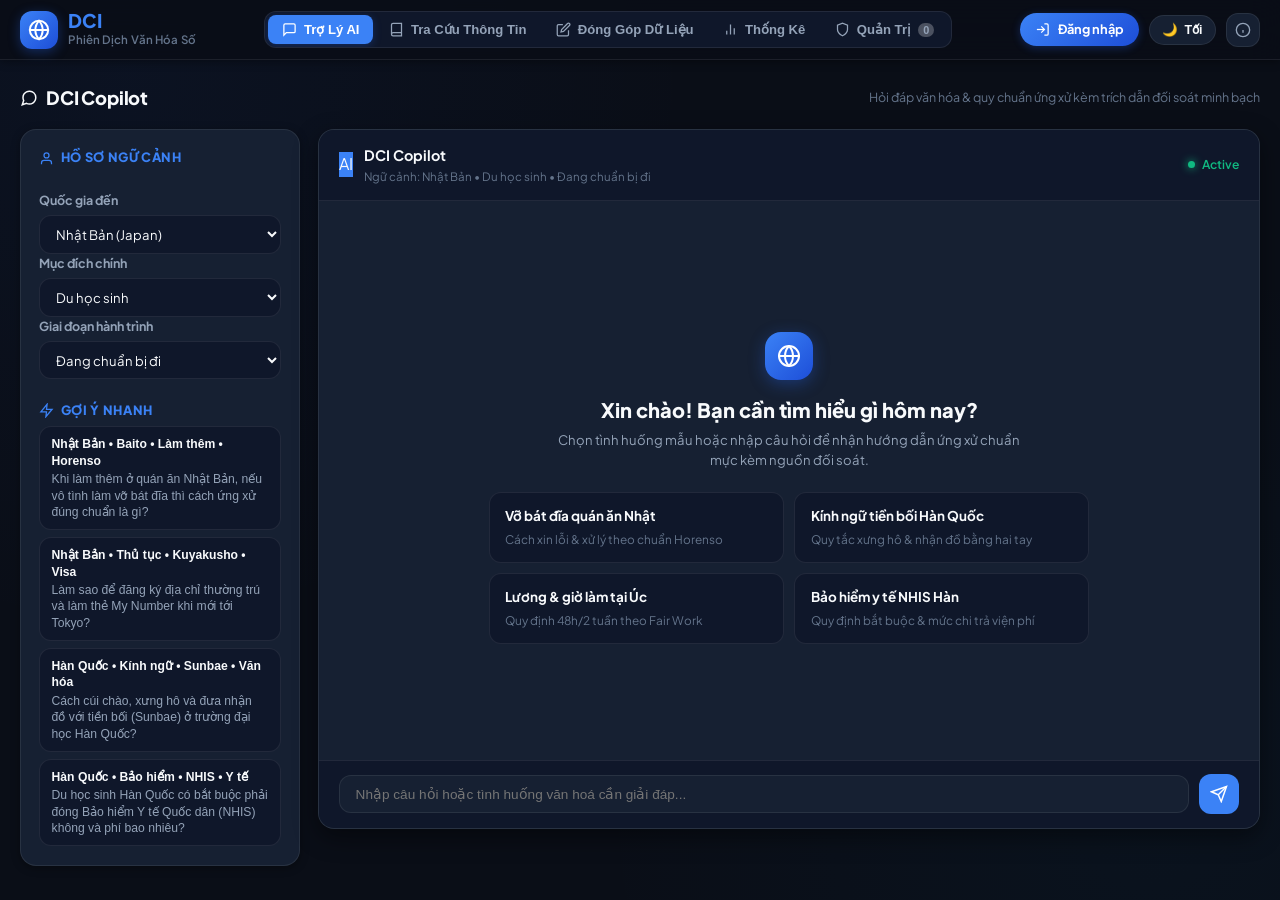
==== src/ui/index.html @ 34ef54b0 "feat: add initial project structure, backend API routers, and frontend UI components" ====
<!DOCTYPE html>
<html lang="vi" data-theme="dark">
<head>
  <meta charset="UTF-8">
  <meta name="viewport" content="width=device-width, initial-scale=1.0">
  <title>DCI - Digital Cultural Interpreter (Phiên Dịch Văn Hoá Số)</title>
  <meta name="description" content="Hệ thống hỗ trợ thích nghi văn hoá và hội nhập cho cộng đồng người Việt tại Nhật Bản, Hàn Quốc, Australia dựa trên RAG AI và dữ liệu kiểm chứng.">
  <link rel="stylesheet" href="styles.css">
  <link rel="icon" href="data:image/svg+xml,<svg xmlns='http://www.w3.org/2000/svg' viewBox='0 0 24 24' fill='none' stroke='%232563eb' stroke-width='2.2' stroke-linecap='round' stroke-linejoin='round'><circle cx='12' cy='12' r='10'/><path d='M12 2a14.5 14.5 0 0 0 0 20 14.5 14.5 0 0 0 0-20'/><path d='M2 12h20'/></svg>">
</head>
<body>

  <!-- ==================== HEADER & GLOBAL NAVBAR ==================== -->
  <header class="header">
    <div class="header-container">
      <a href="#" class="brand-section" onclick="switchView('chat')">
        <div class="brand-logo-badge" title="DCI - Digital Cultural Interpreter">
          <svg width="22" height="22" viewBox="0 0 24 24" fill="none" stroke="currentColor" stroke-width="2.2" stroke-linecap="round" stroke-linejoin="round">
            <circle cx="12" cy="12" r="10"/>
            <path d="M12 2a14.5 14.5 0 0 0 0 20 14.5 14.5 0 0 0 0-20"/>
            <path d="M2 12h20"/>
          </svg>
        </div>
        <div class="brand-text">
          <span class="brand-title">DCI</span>
          <span class="brand-subtitle">Phiên dịch văn hóa số</span>
        </div>
      </a>

      <!-- Navigation Tabs -->
      <nav class="nav-tabs" role="tablist">
        <button class="nav-tab-btn active" id="tab-btn-chat" onclick="switchView('chat')">
          <svg width="15" height="15" fill="none" stroke="currentColor" stroke-width="2" viewBox="0 0 24 24"><path d="M21 15a2 2 0 0 1-2 2H7l-4 4V5a2 2 0 0 1 2-2h14a2 2 0 0 1 2 2z"/></svg>
          Trợ Lý AI
        </button>
        <button class="nav-tab-btn" id="tab-btn-explorer" onclick="switchView('explorer')">
          <svg width="15" height="15" fill="none" stroke="currentColor" stroke-width="2" viewBox="0 0 24 24"><path d="M4 19.5A2.5 2.5 0 0 1 6.5 17H20"/><path d="M6.5 2H20v20H6.5A2.5 2.5 0 0 1 4 19.5v-15A2.5 2.5 0 0 1 6.5 2z"/></svg>
          Tra Cứu Thông Tin
        </button>
        <button class="nav-tab-btn" id="tab-btn-survey" onclick="switchView('survey')">
          <svg width="15" height="15" fill="none" stroke="currentColor" stroke-width="2" viewBox="0 0 24 24"><path d="M11 4H4a2 2 0 0 0-2 2v14a2 2 0 0 0 2 2h14a2 2 0 0 0 2-2v-7"/><path d="M18.5 2.5a2.121 2.121 0 0 1 3 3L12 15l-4 1 1-4 9.5-9.5z"/></svg>
          Đóng Góp Dữ Liệu
        </button>
        <button class="nav-tab-btn" id="tab-btn-dashboard" onclick="switchView('dashboard')">
          <svg width="15" height="15" fill="none" stroke="currentColor" stroke-width="2" viewBox="0 0 24 24"><path d="M18 20V10M12 20V4M6 20v-6"/></svg>
          Thống Kê
        </button>
        <button class="nav-tab-btn" id="tab-btn-admin" onclick="switchView('admin')">
          <svg width="15" height="15" fill="none" stroke="currentColor" stroke-width="2" viewBox="0 0 24 24"><path d="M12 22s8-4 8-10V5l-8-3-8 3v7c0 6 8 10 8 10z"/></svg>
          Quản Trị <span class="badge-pill" id="pendingQueueCount">2</span>
        </button>
      </nav>

      <!-- Header Actions: Login / Profile, Theme Toggle & Info -->
      <div class="header-actions">
        <!-- Nút Đăng nhập (Hiển thị khi là Khách / Chưa đăng nhập) -->
        <a href="login.html" class="btn-login-nav" id="headerLoginBtn" title="Đăng nhập hoặc Đăng ký tài khoản">
          <svg width="15" height="15" fill="none" stroke="currentColor" stroke-width="2" viewBox="0 0 24 24"><path d="M15 3h4a2 2 0 0 1 2 2v14a2 2 0 0 1-2 2h-4"/><polyline points="10 17 15 12 10 7"/><line x1="15" y1="12" x2="3" y2="12"/></svg>
          <span>Đăng nhập</span>
        </a>

        <!-- Nút Profile (Hiển thị khi Đã đăng nhập) -->
        <button class="profile-nav-btn" id="headerProfileBtn" onclick="openProfileModal()" style="display: none;" title="Xem hồ sơ người dùng">
          <div class="user-avatar-mini" id="headerAvatarText">U</div>
          <span class="user-name-text" id="headerUserName">Người dùng</span>
          <span class="user-role-badge" id="headerUserRoleBadge">Thành viên</span>
        </button>

        <button class="theme-toggle-btn" id="themeToggleBtn" onclick="toggleTheme()" title="Chuyển chế độ Giao diện Sáng / Tối">
          <span id="themeToggleIcon">🌙</span>
          <span id="themeToggleText">Tối</span>
        </button>

        <button class="btn-icon" onclick="openInfoModal()" title="Thông tin Đề án DCI">
          <svg width="16" height="16" fill="none" stroke="currentColor" stroke-width="2" viewBox="0 0 24 24"><circle cx="12" cy="12" r="10"/><line x1="12" y1="16" x2="12" y2="12"/><line x1="12" y1="8" x2="12.01" y2="8"/></svg>
        </button>
      </div>
    </div>
  </header>

  <!-- ==================== MAIN CONTENT AREA ==================== -->
  <main class="app-main">

    <!-- ==============================================================
         VIEW 1: RAG CHATBOT ASSISTANT (TRỢ LÝ DCI COPILOT)
         ============================================================== -->
    <section id="view-chat" class="view-section active">
      <div class="page-header-compact">
        <div class="page-header-title">
          <svg width="18" height="18" fill="none" stroke="currentColor" stroke-width="2" viewBox="0 0 24 24"><path d="M21 11.5a8.38 8.38 0 0 1-.9 3.8 8.5 8.5 0 0 1-7.6 4.7 8.38 8.38 0 0 1-3.8-.9L3 21l1.9-5.7a8.38 8.38 0 0 1-.9-3.8 8.5 8.5 0 0 1 4.7-7.6 8.38 8.38 0 0 1 3.8-.9h.5a8.48 8.48 0 0 1 8 8v.5z"/></svg>
          <span>DCI Copilot</span>
        </div>
        <div class="page-header-sub">Hỏi đáp văn hóa & quy chuẩn ứng xử kèm trích dẫn đối soát minh bạch</div>
      </div>

      <div class="chat-layout">
        <!-- Left: Profile & Context Selector -->
        <aside class="chat-sidebar">
          <div class="sidebar-card-title">
            <svg width="15" height="15" fill="none" stroke="currentColor" stroke-width="2" viewBox="0 0 24 24"><path d="M20 21v-2a4 4 0 0 0-4-4H8a4 4 0 0 0-4 4v2"/><circle cx="12" cy="7" r="4"/></svg>
            Hồ Sơ Ngữ Cảnh
          </div>

          <div class="profile-selector-group">
            <div class="form-field">
              <label for="chatUserCountry">Quốc gia đến</label>
              <select id="chatUserCountry" class="custom-select" onchange="updateUserContext()">
                <option value="JP" selected>Nhật Bản (Japan)</option>
                <option value="KR">Hàn Quốc (South Korea)</option>
                <option value="AU">Australia</option>
              </select>
            </div>

            <div class="form-field">
              <label for="chatUserPurpose">Mục đích chính</label>
              <select id="chatUserPurpose" class="custom-select" onchange="updateUserContext()">
                <option value="DU_HOC" selected>Du học sinh</option>
                <option value="LAO_DONG">Lao động kỹ năng</option>
                <option value="DINH_CU">Định cư / Gia đình</option>
              </select>
            </div>

            <div class="form-field">
              <label for="chatUserStage">Giai đoạn hành trình</label>
              <select id="chatUserStage" class="custom-select" onchange="updateUserContext()">
                <option value="PREPARING" selected>Đang chuẩn bị đi</option>
                <option value="RECENT_ARRIVED">Mới đến (&lt; 6 tháng)</option>
                <option value="LIVING">Đang sinh sống (&gt; 1 năm)</option>
              </select>
            </div>
          </div>

          <!-- Suggested Prompt Chips -->
          <div>
            <div class="sidebar-card-title" style="margin-top: 0.25rem;">
              <svg width="15" height="15" fill="none" stroke="currentColor" stroke-width="2" viewBox="0 0 24 24"><polygon points="13 2 3 14 12 14 11 22 21 10 12 10 13 2"/></svg>
              Gợi Ý Nhanh
            </div>
            <div class="prompt-suggestions-box" id="samplePromptContainer">
              <!-- Rendered via JS -->
            </div>
          </div>
        </aside>

        <!-- Right: Chat Window -->
        <div class="chat-window">
          <div class="chat-window-header">
            <div style="display: flex; align-items: center; gap: 0.65rem;">
              <div class="user-avatar-circle" style="background: var(--accent-primary);">AI</div>
              <div>
                <strong style="font-size: 0.9rem; color: var(--text-primary);">DCI Copilot</strong>
                <div style="font-size: 0.72rem; color: var(--text-muted);" id="chatContextActiveLabel">
                  Ngữ cảnh: Nhật Bản • Du học sinh • Đang chuẩn bị đi
                </div>
              </div>
            </div>
            <div class="rag-status-indicator">
              <span class="status-dot-pulse"></span>
              <span id="ragPipelineStatus">Active</span>
            </div>
          </div>

          <!-- Messages Container -->
          <div class="chat-messages" id="chatMessages">
            <!-- Friendly Welcome Hero with 4 Starter Cards -->
            <div class="chat-welcome-container" id="chatWelcomeHero">
              <div class="welcome-logo-badge">
                <svg width="24" height="24" viewBox="0 0 24 24" fill="none" stroke="currentColor" stroke-width="2" stroke-linecap="round" stroke-linejoin="round">
                  <circle cx="12" cy="12" r="10"/>
                  <path d="M12 2a14.5 14.5 0 0 0 0 20 14.5 14.5 0 0 0 0-20"/>
                  <path d="M2 12h20"/>
                </svg>
              </div>
              <h3 class="welcome-title">Xin chào! Bạn cần tìm hiểu gì hôm nay?</h3>
              <p class="welcome-subtitle">Chọn tình huống mẫu hoặc nhập câu hỏi để nhận hướng dẫn ứng xử chuẩn mực kèm nguồn đối soát.</p>
              
              <div class="starter-cards-grid">
                <div class="starter-card" onclick="handlePromptClick('Khi làm thêm ở quán ăn Nhật Bản, nếu vô tình làm vỡ bát đĩa thì cách ứng xử đúng chuẩn là gì?')">
                  <div class="starter-card-title">Vỡ bát đĩa quán ăn Nhật</div>
                  <div class="starter-card-desc">Cách xin lỗi & xử lý theo chuẩn Horenso</div>
                </div>
                <div class="starter-card" onclick="handlePromptClick('Cách cúi chào, xưng hô và đưa nhận đồ với tiền bối (Sunbae) ở trường đại học Hàn Quốc?')">
                  <div class="starter-card-title">Kính ngữ tiền bối Hàn Quốc</div>
                  <div class="starter-card-desc">Quy tắc xưng hô & nhận đồ bằng hai tay</div>
                </div>
                <div class="starter-card" onclick="handlePromptClick('Du học sinh Úc được làm thêm bao nhiêu tiếng mỗi tuần và mức lương tối thiểu Fair Work là bao nhiêu?')">
                  <div class="starter-card-title">Lương & giờ làm tại Úc</div>
                  <div class="starter-card-desc">Quy định 48h/2 tuần theo Fair Work</div>
                </div>
                <div class="starter-card" onclick="handlePromptClick('Du học sinh Hàn Quốc có bắt buộc phải đóng Bảo hiểm Y tế Quốc dân (NHIS) không và phí bao nhiêu?')">
                  <div class="starter-card-title">Bảo hiểm y tế NHIS Hàn</div>
                  <div class="starter-card-desc">Quy định bắt buộc & mức chi trả viện phí</div>
                </div>
              </div>
            </div>
          </div>

          <!-- Input Box -->
          <div class="chat-input-bar">
            <div class="chat-input-box">
              <input type="text" id="chatInput" placeholder="Nhập câu hỏi hoặc tình huống văn hoá cần giải đáp..." onkeydown="handleChatKeyDown(event)">
            </div>
            <button class="btn-send" onclick="sendUserMessage()" title="Gửi câu hỏi" aria-label="Gửi câu hỏi">
              <svg width="18" height="18" fill="none" stroke="currentColor" stroke-width="2" viewBox="0 0 24 24"><line x1="22" y1="2" x2="11" y2="13"/><polygon points="22 2 15 22 11 13 2 9 22 2"/></svg>
            </button>
          </div>
        </div>
      </div>
    </section>

    <!-- ==============================================================
         VIEW 2: EVIDENCE HUB (TRA CỨU THÔNG TIN)
         ============================================================== -->
    <section id="view-explorer" class="view-section">
      <div class="page-header-compact">
        <div class="page-header-title">
          <svg width="18" height="18" fill="none" stroke="currentColor" stroke-width="2" viewBox="0 0 24 24"><rect x="3" y="3" width="18" height="18" rx="2" ry="2"/><line x1="3" y1="9" x2="21" y2="9"/><line x1="9" y1="21" x2="9" y2="9"/></svg>
          <span>Evidence Hub</span>
        </div>
        <div class="page-header-sub">Cơ sở tri thức và tình huống thực tế đã được chuẩn hóa</div>
      </div>

      <!-- Filters Bar -->
      <div class="explorer-filters-bar">
        <div class="filter-row-top">
          <div class="search-input-wrap">
            <svg class="search-icon" width="16" height="16" fill="none" stroke="currentColor" stroke-width="2" viewBox="0 0 24 24"><circle cx="11" cy="11" r="8"/><line x1="21" y1="21" x2="16.65" y2="16.65"/></svg>
            <input type="text" id="explorerSearchInput" placeholder="Tìm theo từ khóa (VD: vỡ bát, baito, kính ngữ, tipping, visa 500, NHIS...)" oninput="filterEvidenceCards()">
          </div>

          <div class="country-pill-selectors">
            <button class="filter-pill active" data-country="ALL" onclick="setCountryFilter('ALL')">Tất cả</button>
            <button class="filter-pill" data-country="JP" onclick="setCountryFilter('JP')">Nhật Bản</button>
            <button class="filter-pill" data-country="KR" onclick="setCountryFilter('KR')">Hàn Quốc</button>
            <button class="filter-pill" data-country="AU" onclick="setCountryFilter('AU')">Australia</button>
          </div>
        </div>

        <!-- Life Domains Pill Selector -->
        <div class="domain-filter-chips" id="domainFilterPills">
          <!-- Rendered by JS -->
        </div>
      </div>

      <!-- Evidence Cards Grid -->
      <div class="cards-grid" id="evidenceCardsGrid">
        <!-- Rendered by JS -->
      </div>
    </section>

    <!-- ==============================================================
         VIEW 3: COMMUNITY SURVEY & EXPERIENCE CONTRIBUTION
         ============================================================== -->
    <section id="view-survey" class="view-section">
      <div class="survey-wrapper">
        <div class="survey-header">
          <h3 style="font-size: 1.2rem; font-weight: 800; color: var(--text-primary); margin-bottom: 0.25rem;">Khảo Sát & Chia Sẻ Trải Nghiệm Văn Hoá</h3>
          <p style="color: var(--text-secondary); font-size: 0.82rem;">Đóng góp tình huống thực tế của bạn để hoàn thiện cơ sở tri thức hỗ trợ cộng đồng người Việt.</p>
          <div class="pii-notice-box">
            <svg width="16" height="16" fill="none" stroke="currentColor" stroke-width="2" viewBox="0 0 24 24"><path d="M12 22s8-4 8-10V5l-8-3-8 3v7c0 6 8 10 8 10z"/></svg>
            <span><strong>Cam kết bảo mật:</strong> Hệ thống đảm bảo các nguyên tắc về bảo mật dữ liệu cá nhân và tuân thủ các quy định về bảo vệ quyền riêng tư người dùng.</span>
          </div>
        </div>

        <form id="communitySurveyForm" onsubmit="handleSurveySubmit(event)">
          <!-- Section 1: Demographics -->
          <div class="survey-form-section">
            <h4>
              <span style="background: var(--accent-primary); color: #ffffff; width: 22px; height: 22px; border-radius: 50%; display: inline-flex; align-items: center; justify-content: center; font-size: 0.75rem;">1</span>
              Thông Tin Hành Trình
            </h4>
            <div class="form-grid-2">
              <div class="form-field">
                <label for="surveyCountry">Quốc gia đến *</label>
                <select id="surveyCountry" class="custom-select" required>
                  <option value="JP">Nhật Bản (Japan)</option>
                  <option value="KR">Hàn Quốc (South Korea)</option>
                  <option value="AU">Australia</option>
                </select>
              </div>
              <div class="form-field">
                <label for="surveyPurpose">Mục đích chính *</label>
                <select id="surveyPurpose" class="custom-select" required>
                  <option value="DU_HOC">Du học (Ngôn ngữ / Đại học / Cao học)</option>
                  <option value="LAO_DONG">Lao động kỹ năng / Tokutei / Hợp đồng</option>
                  <option value="DINH_CU">Định cư / Gia đình / Nghiên cứu</option>
                </select>
              </div>
            </div>

            <div class="form-field" style="margin-top: 1rem;">
              <label for="surveyStage">Giai đoạn hành trình *</label>
              <select id="surveyStage" class="custom-select" required>
                <option value="PREPARING">Đang chuẩn bị đi và chưa từng sinh sống tại đó</option>
                <option value="RECENT_ARRIVED">Hiện đang sinh sống/học tập (&lt; 1 năm)</option>
                <option value="LIVING">Hiện đang sinh sống/học tập/làm việc (&gt; 1 năm)</option>
                <option value="RETURNED">Đã từng sinh sống/làm việc tại đó và hiện đã về VN</option>
              </select>
            </div>
          </div>

          <!-- Section 2: Preparation Level & Challenges -->
          <div class="survey-form-section">
            <h4>
              <span style="background: var(--accent-primary); color: #ffffff; width: 22px; height: 22px; border-radius: 50%; display: inline-flex; align-items: center; justify-content: center; font-size: 0.75rem;">2</span>
              Mức Độ Chuẩn Bị & Khó Khăn Đã Trải Nghiệm
            </h4>
            <div class="form-field">
              <label>Đánh giá mức độ chuẩn bị văn hóa trước khi khởi hành (1: Hoàn toàn chưa chuẩn bị - 5: Chuẩn bị rất kỹ lưỡng)</label>
              <div class="likert-scale" id="surveyPrepScale">
                <div class="likert-option" onclick="setLikert('prep', 1)">1 (Rất thấp)</div>
                <div class="likert-option" onclick="setLikert('prep', 2)">2 (Thấp)</div>
                <div class="likert-option selected" onclick="setLikert('prep', 3)">3 (Trung bình)</div>
                <div class="likert-option" onclick="setLikert('prep', 4)">4 (Khá)</div>
                <div class="likert-option" onclick="setLikert('prep', 5)">5 (Rất tốt)</div>
              </div>
            </div>

            <div class="form-field" style="margin-top: 1.25rem;">
              <label>Các nhóm khó khăn thực tế bạn gặp phải (Chọn các phương án phù hợp):</label>
              <div class="checkbox-grid">
                <label class="checkbox-label"><input type="checkbox" name="challenges" value="giao_tiep" checked> Giao tiếp & kính ngữ</label>
                <label class="checkbox-label"><input type="checkbox" name="challenges" value="phap_ly" checked> Thủ tục hành chính, visa</label>
                <label class="checkbox-label"><input type="checkbox" name="challenges" value="nha_o"> Thuê nhà & phân loại rác</label>
                <label class="checkbox-label"><input type="checkbox" name="challenges" value="tai_chinh"> Mở ngân hàng, chuyển tiền</label>
                <label class="checkbox-label"><input type="checkbox" name="challenges" value="y_te"> Y tế & đóng bảo hiểm</label>
                <label class="checkbox-label"><input type="checkbox" name="challenges" value="cong_viec"> Văn hóa làm thêm (Baito)</label>
                <label class="checkbox-label"><input type="checkbox" name="challenges" value="cong_dong"> Hòa nhập cộng đồng bản xứ</label>
              </div>
            </div>
          </div>

          <!-- Section 3: Concrete Cultural Experience Submission -->
          <div class="survey-form-section">
            <h4>
              <span style="background: var(--accent-primary); color: #ffffff; width: 22px; height: 22px; border-radius: 50%; display: inline-flex; align-items: center; justify-content: center; font-size: 0.75rem;">3</span>
              Chia Sẻ Tình Huống Văn Hoá Cụ Thể (Góp ý cơ sở tri thức)
            </h4>
            <div class="form-field">
              <label for="surveyExpTitle">Tiêu đề tình huống ứng xử *</label>
              <input type="text" id="surveyExpTitle" class="custom-input" placeholder="VD: Ứng xử khi bị ốm phải nghỉ ca làm việc tại quán ăn Nhật Bản" required>
            </div>
            <div class="form-field" style="margin-top: 0.85rem;">
              <label for="surveyExpDomain">Lĩnh vực liên quan *</label>
              <select id="surveyExpDomain" class="custom-select" required>
                <!-- Rendered by JS -->
              </select>
            </div>
            <div class="form-field" style="margin-top: 0.85rem;">
              <label for="surveyExpText">Mô tả tình huống, cách giải quyết an toàn và lời khuyên *</label>
              <textarea id="surveyExpText" rows="4" class="custom-textarea" placeholder="Mô tả cụ thể chuyện gì xảy ra, nên làm gì và tuyệt đối không nên làm gì để tránh rủi ro..." required></textarea>
            </div>
          </div>

          <!-- Section 4: Product Use Intention -->
          <div class="survey-form-section">
            <h4>
              <span style="background: var(--accent-primary); color: #ffffff; width: 22px; height: 22px; border-radius: 50%; display: inline-flex; align-items: center; justify-content: center; font-size: 0.75rem;">4</span>
              Mức Độ Sẵn Sàng Sử Dụng Ứng Dụng (Product Use Intention)
            </h4>
            <div class="form-field">
              <label>Bạn có sẵn sàng sử dụng hệ thống "DCI - Phiên Dịch Văn Hoá Số" để chuẩn bị trước khi đi hoặc hỗ trợ sinh sống?</label>
              <div class="likert-scale" id="surveyIntentionScale">
                <div class="likert-option" onclick="setLikert('intention', 1)">1 (Không)</div>
                <div class="likert-option" onclick="setLikert('intention', 2)">2 (Ít quan tâm)</div>
                <div class="likert-option" onclick="setLikert('intention', 3)">3 (Có thể)</div>
                <div class="likert-option selected" onclick="setLikert('intention', 4)">4 (Sẵn sàng)</div>
                <div class="likert-option" onclick="setLikert('intention', 5)">5 (Rất sẵn sàng)</div>
              </div>
            </div>
          </div>

          <button type="submit" class="btn-submit-survey">
            Gửi đóng góp
          </button>
        </form>
      </div>
    </section>

    <!-- ==============================================================
         VIEW 4: INTERACTIVE DATA-DRIVEN DASHBOARD (PORTAL)
         ============================================================== -->
    <section id="view-dashboard" class="view-section">
      <div id="dashboard-container">
        <!-- Khu vực để trống dành riêng cho Module Thống kê & Báo cáo phát triển độc lập -->
      </div>
    </section>

    <!-- ==============================================================
         VIEW 5: ADMIN APPROVAL QUEUE & DATA MANAGEMENT
         ============================================================== -->
    <section id="view-admin" class="view-section">
      <!-- Admin Access Guard container (if user is Guest or regular User) -->
      <div id="adminRoleGuard" style="display: none;">
        <div class="access-guard-card">
          <div class="guard-icon-wrap">
            <svg width="24" height="24" fill="none" stroke="currentColor" stroke-width="2" viewBox="0 0 24 24"><path d="M12 22s8-4 8-10V5l-8-3-8 3v7c0 6 8 10 8 10z"/></svg>
          </div>
          <h3 class="guard-title">Yêu cầu quyền Quản trị viên (Admin)</h3>
          <p class="guard-desc">Hàng đợi kiểm duyệt và quản trị nguồn dữ liệu chỉ dành riêng cho Admin thẩm định tri thức của dự án DCI.</p>
          <a href="login.html" class="btn-primary" style="display: inline-flex; align-items: center; gap: 0.5rem; text-decoration: none; padding: 0.65rem 1.4rem; font-weight: 700; border-radius: var(--radius-md);">
            <span>Đăng nhập tài khoản Quản trị</span>
            <svg width="15" height="15" fill="none" stroke="currentColor" stroke-width="2" viewBox="0 0 24 24"><line x1="5" y1="12" x2="19" y2="12"/><polyline points="12 5 19 12 12 19"/></svg>
          </a>
        </div>
      </div>

      <div id="adminMainContent">
        <div class="page-header-compact">
          <div class="page-header-title">
            <svg width="18" height="18" fill="none" stroke="currentColor" stroke-width="2" viewBox="0 0 24 24"><path d="M12 22s8-4 8-10V5l-8-3-8 3v7c0 6 8 10 8 10z"/></svg>
            <span>Admin Service & Review Queue</span>
          </div>
          <div class="page-header-sub">Kiểm duyệt đóng góp cộng đồng & cập nhật kho Evidence Cards</div>
        </div>

        <div class="admin-dashboard-layout">
          <!-- Interactive Admin Key Stats Row (Click to Filter) -->
          <div class="admin-metrics-row">
            <!-- Card 1: Pending Queue (Clickable) -->
            <div class="admin-metric-card active" id="adminFilterCardPending" onclick="switchAdminQueueView('PENDING')">
              <div class="kpi-info">
                <p>Hàng Đợi Chờ Duyệt</p>
                <div class="kpi-value" id="adminPendingStat" style="color: var(--accent-amber);">2</div>
                <div class="kpi-subtext">Bấm để xem mục chờ duyệt</div>
              </div>
              <div class="kpi-icon-wrap">⏳</div>
            </div>

            <!-- Card 2: Approved / Processed Queue (Clickable) -->
            <div class="admin-metric-card" id="adminFilterCardApproved" onclick="switchAdminQueueView('PROCESSED')">
              <div class="kpi-info">
                <p>Đã Duyệt & Lịch Sử</p>
                <div class="kpi-value" id="adminApprovedStat" style="color: var(--accent-emerald);">1</div>
                <div class="kpi-subtext">Bấm để xem lịch sử xử lý</div>
              </div>
              <div class="kpi-icon-wrap">✓</div>
            </div>

            <!-- Card 3: Evidence Cards Count (Clickable to jump to Explorer) -->
            <div class="admin-metric-card" id="adminFilterCardEvidence" onclick="switchView('explorer')">
              <div class="kpi-info">
                <p>Kho Dữ Liệu Kiểm Chuẩn</p>
                <div class="kpi-value" id="adminCardsCountStat">9</div>
                <div class="kpi-subtext">Xem toàn bộ thẻ đã phát hành</div>
              </div>
              <div class="kpi-icon-wrap">📚</div>
            </div>
          </div>

          <!-- Approval Queue Container -->
          <div style="background: var(--bg-surface); border: 1px solid var(--border-subtle); border-radius: var(--radius-lg); padding: 1.5rem;">
            <div class="queue-filter-toolbar">
              <h3 style="font-size: 1.05rem; display: flex; align-items: center; gap: 0.5rem; color: var(--text-primary);" id="adminQueueSectionTitle">
                <svg width="20" height="20" fill="none" stroke="currentColor" stroke-width="2" viewBox="0 0 24 24"><path d="M14 2H6a2 2 0 0 0-2 2v16a2 2 0 0 0 2 2h12a2 2 0 0 0 2-2V8z"/><polyline points="14 2 14 8 20 8"/></svg>
                Hàng Đợi Chờ Duyệt (Pending Queue)
              </h3>

              <!-- Sub-filter pills when viewing processed history -->
              <div class="queue-subfilters" id="adminProcessedSubfilters" style="display: none;">
                <button class="queue-subfilter-btn active" id="subfilter-all" onclick="setAdminProcessedSubfilter('ALL')">Tất cả</button>
                <button class="queue-subfilter-btn" id="subfilter-approved" onclick="setAdminProcessedSubfilter('APPROVED')">Đã chấp nhận</button>
                <button class="queue-subfilter-btn" id="subfilter-rejected" onclick="setAdminProcessedSubfilter('REJECTED')">Đã từ chối</button>
              </div>
            </div>

            <div id="adminQueueContainer">
              <!-- Rendered by JS -->
            </div>
          </div>

          <!-- Master Data Sources List (Cleaned: removed arbitrary confidence % column) -->
          <div style="background: var(--bg-surface); border: 1px solid var(--border-subtle); border-radius: var(--radius-lg); padding: 1.5rem;">
            <h3 style="font-size: 1.05rem; margin-bottom: 1rem; display: flex; align-items: center; gap: 0.5rem; color: var(--text-primary);">
              <svg width="20" height="20" fill="none" stroke="currentColor" stroke-width="2" viewBox="0 0 24 24"><ellipse cx="12" cy="5" rx="9" ry="3"/><path d="M21 12c0 1.66-4 3-9 3s-9-1.34-9-3"/><path d="M3 5v14c0 1.66 4 3 9 3s9-1.34 9-3V5"/></svg>
              Danh Mục Nguồn Dữ Liệu Đối Soát Chính Thống
            </h3>
            <div class="data-table-wrap">
              <table class="custom-table">
                <thead>
                  <tr>
                    <th>Tổ chức / Cơ quan</th>
                    <th>Quốc gia</th>
                    <th>Loại nguồn</th>
                    <th>Lĩnh vực áp dụng</th>
                    <th>Trạng thái kết nối</th>
                  </tr>
                </thead>
                <tbody>
                  <tr>
                    <td><strong>JASSO (Japan Student Services Org)</strong></td>
                    <td>Nhật Bản</td>
                    <td>Cơ quan chính phủ</td>
                    <td>Học tập, Baito, Đời sống</td>
                    <td><span class="badge-status badge-approved">Đang hoạt động</span></td>
                  </tr>
                  <tr>
                    <td><strong>ISA (Immigration Services Agency)</strong></td>
                    <td>Nhật Bản</td>
                    <td>Cục Xuất nhập cảnh</td>
                    <td>Hành chính - Pháp lý, Visa</td>
                    <td><span class="badge-status badge-approved">Đang hoạt động</span></td>
                  </tr>
                  <tr>
                    <td><strong>Korea MOFA (Bộ Ngoại giao Hàn Quốc)</strong></td>
                    <td>Hàn Quốc</td>
                    <td>Chính phủ Hàn Quốc</td>
                    <td>Hành chính, Cư trú, Đời sống</td>
                    <td><span class="badge-status badge-approved">Đang hoạt động</span></td>
                  </tr>
                  <tr>
                    <td><strong>NHIS (Bảo hiểm Y tế Quốc dân Hàn)</strong></td>
                    <td>Hàn Quốc</td>
                    <td>Cơ quan y tế công quyền</td>
                    <td>Y tế – Bảo hiểm</td>
                    <td><span class="badge-status badge-approved">Đang hoạt động</span></td>
                  </tr>
                  <tr>
                    <td><strong>Fair Work Ombudsman Australia</strong></td>
                    <td>Australia</td>
                    <td>Cơ quan bảo vệ lao động</td>
                    <td>Việc làm, Lương tối thiểu, Visa 500</td>
                    <td><span class="badge-status badge-approved">Đang hoạt động</span></td>
                  </tr>
                  <tr>
                    <td><strong>Cultural Atlas & AUSCO</strong></td>
                    <td>Đa quốc gia</td>
                    <td>Nghiên cứu văn hóa xã hội</td>
                    <td>Giao tiếp, Ứng xử, Quy chuẩn bàn ăn</td>
                    <td><span class="badge-status badge-approved">Đang hoạt động</span></td>
                  </tr>
                </tbody>
              </table>
            </div>
          </div>
        </div>
      </div>
    </section>

  </main>

  <!-- ==================== MODAL: EVIDENCE CARD DETAIL ==================== -->
  <div class="modal-backdrop" id="evidenceDetailModal">
    <div class="modal-box">
      <div class="modal-header">
        <div>
          <div class="card-badges" id="modalCardBadges" style="margin-bottom: 0.5rem;"></div>
          <h3 id="modalCardTitle"></h3>
        </div>
        <button class="btn-close-modal" onclick="closeModal('evidenceDetailModal')">&times;</button>
      </div>
      <div style="display: flex; flex-direction: column; gap: 1rem;" id="modalCardBody">
        <!-- Injected via JS -->
      </div>
    </div>
  </div>

  <!-- ==================== MODAL: SUCCESS SUBMISSION POPUP ==================== -->
  <div class="modal-backdrop" id="surveySuccessModal">
    <div class="modal-box" style="max-width: 480px;">
      <div class="success-modal-content">
        <div class="success-check-badge">
          <svg width="28" height="28" fill="none" stroke="currentColor" stroke-width="2.5" viewBox="0 0 24 24"><polyline points="20 6 9 17 4 12"/></svg>
        </div>
        <h3 class="success-title">Gửi đóng góp thành công!</h3>
        <p class="success-desc">
          Cảm ơn bạn đã đóng góp tình huống thực tế cho dự án DCI. Đóng góp của bạn sẽ giúp hoàn thiện cơ sở tri thức hỗ trợ cộng đồng người Việt hội nhập tự tin và an toàn hơn.
        </p>
        <div class="success-actions">
          <button class="btn-card-action" onclick="closeModal('surveySuccessModal')" style="padding: 0.6rem 1.4rem; font-size: 0.85rem;">Hoàn tất</button>
        </div>
      </div>
    </div>
  </div>

  <!-- ==================== MODAL: USER PROFILE ==================== -->
  <div class="modal-backdrop" id="userProfileModal">
    <div class="modal-box" style="max-width: 460px;">
      <div class="modal-header">
        <h3 style="font-size: 1.15rem; display: flex; align-items: center; gap: 0.5rem;">
          <svg width="20" height="20" fill="none" stroke="currentColor" stroke-width="2" viewBox="0 0 24 24"><path d="M20 21v-2a4 4 0 0 0-4-4H8a4 4 0 0 0-4 4v2"/><circle cx="12" cy="7" r="4"/></svg>
          Hồ Sơ Tài Khoản
        </h3>
        <button class="btn-close-modal" onclick="closeModal('userProfileModal')">&times;</button>
      </div>

      <div class="profile-modal-body" style="padding: 0.5rem 0 0.5rem;">
        <!-- Avatar & Basic info banner -->
        <div style="display: flex; align-items: center; gap: 1rem; padding: 1rem; background: var(--bg-secondary); border-radius: var(--radius-md); border: 1px solid var(--border-subtle); margin-bottom: 1.25rem;">
          <div class="user-avatar-large" id="profileModalAvatar" style="width: 52px; height: 52px; border-radius: 50%; background: var(--gradient-brand); color: #fff; font-size: 1.4rem; font-weight: 800; display: flex; align-items: center; justify-content: center; flex-shrink: 0; box-shadow: 0 4px 12px rgba(37,99,235,0.35);">
            U
          </div>
          <div style="flex: 1; min-width: 0;">
            <div style="display: flex; align-items: center; gap: 0.5rem; flex-wrap: wrap;">
              <h4 id="profileModalName" style="font-size: 1.05rem; font-weight: 800; color: var(--text-primary); margin: 0;">Nguyễn Văn An</h4>
              <span class="user-role-badge" id="profileModalRole">Thành viên</span>
            </div>
            <p id="profileModalEmail" style="font-size: 0.8rem; color: var(--text-muted); margin-top: 2px;">user@aisc.vn</p>
          </div>
        </div>

        <!-- Detailed context fields -->
        <div style="display: grid; grid-template-columns: 1fr 1fr; gap: 0.75rem; margin-bottom: 1.25rem;">
          <div style="background: var(--bg-surface); padding: 0.75rem; border-radius: var(--radius-sm); border: 1px solid var(--border-subtle);">
            <div style="font-size: 0.72rem; color: var(--text-muted); text-transform: uppercase; font-weight: 700;">Quốc gia quan tâm</div>
            <div id="profileModalCountry" style="font-size: 0.9rem; font-weight: 700; color: var(--text-primary); margin-top: 3px;">🇯🇵 Nhật Bản</div>
          </div>
          <div style="background: var(--bg-surface); padding: 0.75rem; border-radius: var(--radius-sm); border: 1px solid var(--border-subtle);">
            <div style="font-size: 0.72rem; color: var(--text-muted); text-transform: uppercase; font-weight: 700;">Mục đích cư trú</div>
            <div id="profileModalPurpose" style="font-size: 0.9rem; font-weight: 700; color: var(--text-primary); margin-top: 3px;">Du học sinh</div>
          </div>
        </div>

        <div style="display: flex; align-items: center; justify-content: space-between; background: var(--bg-surface); padding: 0.65rem 0.85rem; border-radius: var(--radius-sm); border: 1px solid var(--border-subtle); margin-bottom: 1.25rem;">
          <div style="font-size: 0.78rem; color: var(--text-secondary); display: flex; align-items: center; gap: 0.45rem;">
            <span style="display: inline-block; width: 8px; height: 8px; border-radius: 50%; background: var(--accent-emerald);"></span>
            <span>Trạng thái tài khoản:</span>
          </div>
          <span style="font-size: 0.78rem; font-weight: 700; color: var(--accent-emerald);">Đã xác thực an toàn</span>
        </div>

        <!-- Modal Actions -->
        <div style="display: flex; gap: 0.75rem; justify-content: flex-end;">
          <button type="button" class="btn-danger-logout" onclick="logoutFromProfileModal()">
            <svg width="15" height="15" fill="none" stroke="currentColor" stroke-width="2" viewBox="0 0 24 24"><path d="M9 21H5a2 2 0 0 1-2-2V5a2 2 0 0 1 2-2h4"/><polyline points="16 17 21 12 16 7"/><line x1="21" y1="12" x2="9" y2="12"/></svg>
            <span>Đăng xuất</span>
          </button>
        </div>
      </div>
    </div>
  </div>


  <!-- ==================== MODAL: PROJECT INFO ==================== -->
  <div class="modal-backdrop" id="projectInfoModal">
    <div class="modal-box">
      <div class="modal-header">
        <h3 style="font-size: 1.18rem;">Về Dự Án DCI - Phiên Dịch Văn Hoá Số</h3>
        <button class="btn-close-modal" onclick="closeModal('projectInfoModal')">&times;</button>
      </div>
      <div style="display: flex; flex-direction: column; gap: 1rem; font-size: 0.88rem; color: var(--text-secondary);">
        <p><strong>Tên giải pháp:</strong> DCI (Digital Cultural Interpreter) – Phiên dịch văn hóa số dựa trên RAG AI.</p>
        <p><strong>Lĩnh vực:</strong> Data-Driven Business • Social Tech (Hỗ trợ thích nghi văn hoá và hội nhập cho cộng đồng người Việt tại Nhật Bản, Hàn Quốc, Australia).</p>
        <div style="background: var(--bg-secondary); padding: 0.85rem; border-radius: var(--radius-md); border: 1px solid var(--border-subtle);">
          <strong style="color: var(--text-primary);">Team Asteria (UIT - ĐHQG TP.HCM):</strong>
          <ul style="margin-top: 0.4rem; padding-left: 1.25rem;">
            <li>Trần Đình Phúc (Trưởng nhóm - MSSV: 24521397)</li>
            <li>Huỳnh Đăng Khoa (MSSV: 24522074)</li>
            <li>Nguyễn Hoài Nam (MSSV: 24521109)</li>
            <li>Nguyễn Triệu Hoàng (MSSV: 23520534)</li>
            <li>Đặng Trúc Mai (MSSV: 24521037)</li>
          </ul>
        </div>
        <p>DCI kết hợp mô hình RAG với 9 lĩnh vực đời sống chuẩn hóa và kho bằng chứng kiểm chuẩn, ngăn chặn hiện tượng suy diễn sai lệch trong các vấn đề pháp lý và văn hóa.</p>
      </div>
    </div>
  </div>

  <!-- Toast Notification Container -->
  <div class="toast-container" id="toastContainer"></div>

  <!-- Load Modular Scripts -->
  <script src="data.js"></script>
  <script src="js/api.js"></script>
  <script src="js/auth.js"></script>
  <script src="js/chat.js"></script>
  <script src="js/explorer.js"></script>
  <script src="js/survey.js"></script>
  <script src="js/admin.js"></script>
  <script src="js/dashboard.js"></script>
  <script src="js/main.js"></script>
</body>
</html>
---- src/ui/styles.css ----
/* ===================================================================
   DCI - DIGITAL CULTURAL INTERPRETER (PHIÊN DỊCH VĂN HOÁ SỐ)
   Overhauled Enterprise Design System: Clean 2-Tone Slate & Sapphire
   High-Contrast Light Mode & Refined Dark Mode (No Rainbow Colors)
   =================================================================== */

@import url('https://fonts.googleapis.com/css2?family=Plus+Jakarta+Sans:wght@400;500;600;700;800&display=swap');

:root {
  /* DARK THEME (DEFAULT) - Deep Slate & Sapphire Blue */
  --bg-primary: #0a0e17;
  --bg-secondary: #0f172a;
  --bg-surface: #162032;
  --bg-surface-hover: #1e2c44;
  --bg-glass: rgba(10, 14, 23, 0.85);
  --border-subtle: rgba(255, 255, 255, 0.08);
  --border-medium: rgba(255, 255, 255, 0.16);
  --border-glow: rgba(59, 130, 246, 0.35);
  --border-active: #3b82f6;

  --text-primary: #f8fafc;
  --text-secondary: #94a3b8;
  --text-muted: #64748b;
  --text-accent: #60a5fa;

  --accent-primary: #3b82f6;
  --accent-primary-hover: #2563eb;
  --accent-secondary: #0284c7;
  --accent-emerald: #10b981;
  --accent-amber: #f59e0b;
  --accent-rose: #ef4444;

  --gradient-brand: linear-gradient(135deg, #3b82f6 0%, #1d4ed8 100%);
  --gradient-logo: linear-gradient(135deg, #60a5fa 0%, #2563eb 100%);
  --gradient-card: linear-gradient(180deg, rgba(255, 255, 255, 0.03) 0%, rgba(255, 255, 255, 0) 100%);

  --radius-sm: 8px;
  --radius-md: 12px;
  --radius-lg: 16px;
  --radius-xl: 20px;
  --radius-full: 9999px;

  --shadow-sm: 0 2px 8px rgba(0, 0, 0, 0.35);
  --shadow-md: 0 8px 24px rgba(0, 0, 0, 0.45);
  --shadow-lg: 0 16px 36px rgba(0, 0, 0, 0.55);

  --font-family: 'Plus Jakarta Sans', -apple-system, BlinkMacSystemFont, 'Segoe UI', Roboto, sans-serif;
  --transition: all 0.2s cubic-bezier(0.4, 0, 0.2, 1);
}

/* ===================================================================
   LIGHT MODE PALETTE - HIGH CONTRAST, ULTRA-CLEAN & CRISP
   =================================================================== */
[data-theme="light"] {
  --bg-primary: #f8fafc;
  --bg-secondary: #f1f5f9;
  --bg-surface: #ffffff;
  --bg-surface-hover: #e2e8f0;
  --bg-glass: rgba(255, 255, 255, 0.94);
  --border-subtle: #e2e8f0;
  --border-medium: #cbd5e1;
  --border-glow: rgba(37, 99, 235, 0.22);
  --border-active: #2563eb;

  --text-primary: #0f172a;        /* Deep slate near-black for maximum contrast */
  --text-secondary: #334155;      /* Slate-700 high legibility */
  --text-muted: #64748b;          /* Slate-500 */
  --text-accent: #1d4ed8;         /* Deep royal blue */

  --accent-primary: #2563eb;
  --accent-primary-hover: #1d4ed8;
  --accent-secondary: #0284c7;
  --accent-emerald: #059669;
  --accent-amber: #d97706;
  --accent-rose: #dc2626;

  --gradient-brand: linear-gradient(135deg, #2563eb 0%, #1d4ed8 100%);
  --gradient-logo: linear-gradient(135deg, #3b82f6 0%, #1d4ed8 100%);
  --gradient-card: linear-gradient(180deg, #ffffff 0%, #f8fafc 100%);

  --shadow-sm: 0 2px 8px rgba(15, 23, 42, 0.05);
  --shadow-md: 0 8px 24px rgba(15, 23, 42, 0.08);
  --shadow-lg: 0 16px 36px rgba(15, 23, 42, 0.12);
}

* {
  margin: 0;
  padding: 0;
  box-sizing: border-box;
}

body {
  font-family: var(--font-family);
  background-color: var(--bg-primary);
  color: var(--text-primary);
  line-height: 1.55;
  min-height: 100vh;
  overflow-x: hidden;
  background-image: 
    radial-gradient(circle at 10% 8%, rgba(37, 99, 235, 0.05) 0%, transparent 40%),
    radial-gradient(circle at 90% 90%, rgba(2, 132, 199, 0.04) 0%, transparent 40%);
  background-attachment: fixed;
  transition: background-color 0.25s ease, color 0.25s ease;
}

/* Scrollbars */
::-webkit-scrollbar {
  width: 7px;
  height: 7px;
}
::-webkit-scrollbar-track {
  background: transparent;
}
::-webkit-scrollbar-thumb {
  background: rgba(148, 163, 184, 0.28);
  border-radius: var(--radius-full);
}
::-webkit-scrollbar-thumb:hover {
  background: rgba(148, 163, 184, 0.48);
}

/* ===================================================================
   HEADER & GLOBAL NAVIGATION
   =================================================================== */

.header {
  position: sticky;
  top: 0;
  z-index: 100;
  background: var(--bg-glass);
  backdrop-filter: blur(16px);
  -webkit-backdrop-filter: blur(16px);
  border-bottom: 1px solid var(--border-subtle);
  padding: 0.65rem 1.25rem;
  box-shadow: var(--shadow-sm);
}

.header-container {
  max-width: 1440px;
  margin: 0 auto;
  display: flex;
  align-items: center;
  justify-content: space-between;
  gap: 1rem;
}

/* Brand Section: DCI + Phiên dịch văn hóa số */
.brand-section {
  display: flex;
  align-items: center;
  gap: 0.65rem;
  text-decoration: none;
  color: inherit;
  flex-shrink: 0;
}

.brand-logo-badge {
  width: 38px;
  height: 38px;
  border-radius: var(--radius-md);
  background: var(--gradient-brand);
  display: flex;
  align-items: center;
  justify-content: center;
  color: #ffffff;
  box-shadow: 0 3px 12px rgba(37, 99, 235, 0.35);
  transition: var(--transition);
  flex-shrink: 0;
}

.brand-section:hover .brand-logo-badge {
  transform: translateY(-1px) scale(1.04);
}

.brand-text {
  display: flex;
  flex-direction: column;
  justify-content: center;
}

.brand-title {
  font-size: 1.18rem;
  font-weight: 800;
  letter-spacing: -0.02em;
  color: var(--accent-primary);
  line-height: 1.1;
}

.brand-subtitle {
  font-size: 0.72rem;
  font-weight: 600;
  color: var(--text-muted);
  letter-spacing: 0.01em;
  text-transform: capitalize;
}

/* Navigation Tabs */
.nav-tabs {
  display: flex;
  align-items: center;
  background: var(--bg-secondary);
  padding: 3px;
  border-radius: var(--radius-md);
  border: 1px solid var(--border-subtle);
  gap: 2px;
  overflow-x: auto;
  flex-shrink: 1;
}

.nav-tab-btn {
  display: flex;
  align-items: center;
  gap: 0.45rem;
  padding: 0.45rem 0.85rem;
  border-radius: var(--radius-sm);
  border: none;
  background: transparent;
  color: var(--text-secondary);
  font-size: 0.82rem;
  font-weight: 600;
  cursor: pointer;
  transition: var(--transition);
  white-space: nowrap;
}

.nav-tab-btn:hover {
  color: var(--text-primary);
  background: var(--bg-surface-hover);
}

.nav-tab-btn.active {
  color: #ffffff !important;
  background: var(--accent-primary);
  box-shadow: 0 2px 8px rgba(37, 99, 235, 0.28);
}

.nav-tab-btn .badge-pill {
  background: rgba(255, 255, 255, 0.25);
  font-size: 0.68rem;
  padding: 1px 5px;
  border-radius: var(--radius-full);
}

/* Header Right Actions */
.header-actions {
  display: flex;
  align-items: center;
  gap: 0.65rem;
  flex-shrink: 0;
}

/* Backend Status Pill */
.backend-status-pill {
  display: flex;
  align-items: center;
  gap: 0.45rem;
  padding: 0.35rem 0.65rem;
  border-radius: var(--radius-full);
  border: 1px solid var(--border-subtle);
  background: var(--bg-surface);
  font-size: 0.72rem;
  font-weight: 600;
  color: var(--text-muted);
  transition: var(--transition);
  user-select: none;
}

.backend-status-pill.online {
  border-color: rgba(16, 185, 129, 0.4);
  color: var(--accent-emerald);
  background: rgba(16, 185, 129, 0.08);
}

.backend-status-pill.online .status-dot {
  background: var(--accent-emerald);
  box-shadow: 0 0 8px rgba(16, 185, 129, 0.7);
}

.status-dot {
  width: 7px;
  height: 7px;
  border-radius: 50%;
  background: var(--text-muted);
  display: inline-block;
  transition: var(--transition);
}

/* Role Selector Badge & Pill */
.role-pill-btn {
  display: flex;
  align-items: center;
  gap: 0.45rem;
  padding: 0.35rem 0.75rem;
  background: var(--bg-surface);
  border: 1px solid var(--border-subtle);
  border-radius: var(--radius-full);
  font-size: 0.78rem;
  font-weight: 600;
  color: var(--text-primary);
  cursor: pointer;
  transition: var(--transition);
}

.role-pill-btn:hover {
  border-color: var(--accent-primary);
  background: var(--bg-surface-hover);
}

.role-tag-badge {
  font-size: 0.68rem;
  font-weight: 700;
  padding: 1px 6px;
  border-radius: var(--radius-full);
  background: rgba(37, 99, 235, 0.12);
  color: var(--accent-primary);
}

.role-tag-badge.admin {
  background: rgba(16, 185, 129, 0.15);
  color: var(--accent-emerald);
}

.role-tag-badge.guest {
  background: rgba(100, 116, 139, 0.15);
  color: var(--text-muted);
}

/* Header Auth & Profile Buttons */
.btn-login-nav {
  display: inline-flex;
  align-items: center;
  gap: 0.45rem;
  padding: 0.42rem 0.95rem;
  background: var(--gradient-brand);
  color: #ffffff !important;
  font-size: 0.8rem;
  font-weight: 700;
  border-radius: var(--radius-full);
  text-decoration: none;
  box-shadow: 0 2px 8px rgba(37, 99, 235, 0.3);
  transition: var(--transition);
  cursor: pointer;
  border: none;
}

.btn-login-nav:hover {
  transform: translateY(-1px);
  box-shadow: 0 4px 14px rgba(37, 99, 235, 0.45);
  filter: brightness(1.08);
}

.profile-nav-btn {
  display: inline-flex;
  align-items: center;
  gap: 0.55rem;
  padding: 0.28rem 0.75rem 0.28rem 0.38rem;
  background: var(--bg-surface);
  border: 1px solid var(--border-subtle);
  border-radius: var(--radius-full);
  cursor: pointer;
  transition: var(--transition);
  color: var(--text-primary);
  font-family: inherit;
}

.profile-nav-btn:hover {
  border-color: var(--accent-primary);
  background: var(--bg-surface-hover);
  transform: translateY(-1px);
  box-shadow: var(--shadow-sm);
}

.user-avatar-mini {
  width: 26px;
  height: 26px;
  border-radius: 50%;
  background: var(--gradient-brand);
  color: #ffffff;
  font-size: 0.75rem;
  font-weight: 800;
  display: flex;
  align-items: center;
  justify-content: center;
  text-transform: uppercase;
}

.user-name-text {
  font-size: 0.8rem;
  font-weight: 700;
  max-width: 130px;
  white-space: nowrap;
  overflow: hidden;
  text-overflow: ellipsis;
  color: var(--text-primary);
}

.user-role-badge {
  font-size: 0.65rem;
  font-weight: 700;
  padding: 1px 6px;
  border-radius: var(--radius-full);
  background: rgba(37, 99, 235, 0.12);
  color: var(--accent-primary);
}

.user-role-badge.admin {
  background: rgba(16, 185, 129, 0.15);
  color: var(--accent-emerald);
}

/* Primary Hero Submit Button for Auth Forms */
.btn-submit-hero {
  display: flex;
  align-items: center;
  justify-content: center;
  gap: 0.55rem;
  width: 100%;
  padding: 0.8rem 1.4rem;
  background: var(--gradient-brand);
  color: #ffffff;
  border: none;
  border-radius: var(--radius-md);
  font-size: 0.92rem;
  font-weight: 700;
  cursor: pointer;
  transition: var(--transition);
  box-shadow: 0 4px 14px rgba(37, 99, 235, 0.35);
  font-family: inherit;
}

.btn-submit-hero:hover {
  transform: translateY(-1px);
  box-shadow: 0 6px 20px rgba(37, 99, 235, 0.45);
  filter: brightness(1.08);
}

.btn-submit-hero:active {
  transform: translateY(0);
}

.btn-danger-logout {
  display: inline-flex;
  align-items: center;
  gap: 0.4rem;
  padding: 0.55rem 1.1rem;
  background: rgba(239, 68, 68, 0.12);
  color: var(--accent-rose);
  border: 1px solid rgba(239, 68, 68, 0.3);
  border-radius: var(--radius-sm);
  font-size: 0.85rem;
  font-weight: 700;
  cursor: pointer;
  transition: var(--transition);
  font-family: inherit;
}

.btn-danger-logout:hover {
  background: rgba(239, 68, 68, 0.22);
  border-color: var(--accent-rose);
}


/* Theme Toggle Button */
.theme-toggle-btn {
  display: flex;
  align-items: center;
  gap: 0.4rem;
  padding: 0.4rem 0.75rem;
  border-radius: var(--radius-full);
  border: 1px solid var(--border-subtle);
  background: var(--bg-surface);
  color: var(--text-primary);
  font-size: 0.78rem;
  font-weight: 600;
  cursor: pointer;
  transition: var(--transition);
}

.theme-toggle-btn:hover {
  border-color: var(--accent-primary);
  background: var(--bg-surface-hover);
}

.btn-icon {
  width: 34px;
  height: 34px;
  border-radius: var(--radius-md);
  border: 1px solid var(--border-subtle);
  background: var(--bg-surface);
  color: var(--text-secondary);
  display: flex;
  align-items: center;
  justify-content: center;
  cursor: pointer;
  transition: var(--transition);
}

.btn-icon:hover {
  color: var(--text-primary);
  border-color: var(--accent-primary);
}

/* ===================================================================
   MAIN LAYOUT & GENERAL HEADERS
   =================================================================== */

.app-main {
  max-width: 1380px;
  margin: 1.25rem auto 3rem auto;
  padding: 0 1.25rem;
}

.view-section {
  display: none;
  animation: fadeIn 0.22s ease-out;
}

.view-section.active {
  display: block;
}

@keyframes fadeIn {
  from { opacity: 0; transform: translateY(4px); }
  to { opacity: 1; transform: translateY(0); }
}

.page-header-compact {
  display: flex;
  align-items: center;
  justify-content: space-between;
  margin-bottom: 0.85rem;
  padding: 0.2rem 0;
  flex-wrap: wrap;
  gap: 0.65rem;
}

.page-header-title {
  display: flex;
  align-items: center;
  gap: 0.5rem;
  font-size: 1.15rem;
  font-weight: 800;
  color: var(--text-primary);
  letter-spacing: -0.01em;
}

.page-header-sub {
  font-size: 0.78rem;
  color: var(--text-muted);
}

/* ===================================================================
   VIEW 1: DCI CHATBOT ASSISTANT
   =================================================================== */

.chat-layout {
  display: grid;
  grid-template-columns: 280px 1fr;
  gap: 1.15rem;
  align-items: start;
}

.chat-sidebar {
  background: var(--bg-surface);
  border: 1px solid var(--border-subtle);
  border-radius: var(--radius-lg);
  padding: 1.15rem;
  display: flex;
  flex-direction: column;
  gap: 1.1rem;
  box-shadow: var(--shadow-sm);
}

.sidebar-card-title {
  font-size: 0.8rem;
  font-weight: 800;
  text-transform: uppercase;
  letter-spacing: 0.05em;
  color: var(--accent-primary);
  display: flex;
  align-items: center;
  gap: 0.4rem;
  margin-bottom: 0.35rem;
}

.form-field label {
  display: block;
  font-size: 0.78rem;
  font-weight: 700;
  color: var(--text-secondary);
  margin-bottom: 0.3rem;
}

.custom-select, .custom-input, .custom-textarea {
  width: 100%;
  padding: 0.55rem 0.75rem;
  background: var(--bg-secondary);
  border: 1px solid var(--border-subtle);
  border-radius: var(--radius-md);
  color: var(--text-primary);
  font-size: 0.82rem;
  font-family: inherit;
  transition: var(--transition);
  outline: none;
}

.custom-select option {
  background: var(--bg-surface);
  color: var(--text-primary);
}

.custom-select:focus, .custom-input:focus, .custom-textarea:focus {
  border-color: var(--accent-primary);
  box-shadow: 0 0 0 3px rgba(37, 99, 235, 0.15);
}

/* Prompt Suggestions Box */
.prompt-suggestions-box {
  display: flex;
  flex-direction: column;
  gap: 0.45rem;
}

.prompt-chip {
  text-align: left;
  padding: 0.55rem 0.7rem;
  background: var(--bg-secondary);
  border: 1px solid var(--border-subtle);
  border-radius: var(--radius-md);
  color: var(--text-secondary);
  font-size: 0.76rem;
  cursor: pointer;
  transition: var(--transition);
  line-height: 1.35;
}

.prompt-chip:hover {
  background: var(--bg-surface-hover);
  border-color: var(--accent-primary);
  color: var(--text-primary);
  transform: translateX(3px);
}

/* Chat Main Window */
.chat-window {
  background: var(--bg-surface);
  border: 1px solid var(--border-subtle);
  border-radius: var(--radius-lg);
  display: flex;
  flex-direction: column;
  height: calc(100vh - 200px);
  min-height: 560px;
  max-height: 720px;
  overflow: hidden;
  box-shadow: var(--shadow-md);
}

.chat-window-header {
  padding: 0.85rem 1.25rem;
  border-bottom: 1px solid var(--border-subtle);
  display: flex;
  align-items: center;
  justify-content: space-between;
  background: var(--bg-secondary);
}

.rag-status-indicator {
  display: flex;
  align-items: center;
  gap: 0.45rem;
  font-size: 0.76rem;
  font-weight: 600;
  color: var(--accent-emerald);
}

.status-dot-pulse {
  width: 7px;
  height: 7px;
  border-radius: 50%;
  background: var(--accent-emerald);
  box-shadow: 0 0 8px var(--accent-emerald);
  animation: pulseDot 2s infinite;
}

@keyframes pulseDot {
  0% { transform: scale(0.95); opacity: 0.8; }
  50% { transform: scale(1.25); opacity: 1; }
  100% { transform: scale(0.95); opacity: 0.8; }
}

.chat-messages {
  flex: 1;
  overflow-y: auto;
  padding: 1.25rem;
  display: flex;
  flex-direction: column;
  gap: 1.1rem;
}

/* Chat Welcome Screen */
.chat-welcome-container {
  display: flex;
  flex-direction: column;
  align-items: center;
  text-align: center;
  padding: 2.5rem 1rem 1.5rem 1rem;
  margin: auto 0;
}

.welcome-logo-badge {
  width: 48px;
  height: 48px;
  border-radius: var(--radius-lg);
  background: var(--gradient-brand);
  display: flex;
  align-items: center;
  justify-content: center;
  color: #ffffff;
  box-shadow: 0 4px 16px rgba(37, 99, 235, 0.35);
  margin-bottom: 0.85rem;
}

.welcome-title {
  font-size: 1.25rem;
  font-weight: 800;
  color: var(--text-primary);
  margin-bottom: 0.3rem;
}

.welcome-subtitle {
  font-size: 0.82rem;
  color: var(--text-secondary);
  max-width: 480px;
  margin-bottom: 1.35rem;
}

.starter-cards-grid {
  display: grid;
  grid-template-columns: 1fr 1fr;
  gap: 0.65rem;
  width: 100%;
  max-width: 600px;
}

.starter-card {
  background: var(--bg-secondary);
  border: 1px solid var(--border-subtle);
  border-radius: var(--radius-md);
  padding: 0.8rem 0.95rem;
  text-align: left;
  cursor: pointer;
  transition: var(--transition);
  display: flex;
  flex-direction: column;
  gap: 0.25rem;
}

.starter-card:hover {
  background: var(--bg-surface-hover);
  border-color: var(--accent-primary);
  transform: translateY(-2px);
  box-shadow: var(--shadow-sm);
}

.starter-card-title {
  font-size: 0.84rem;
  font-weight: 700;
  color: var(--text-primary);
}

.starter-card-desc {
  font-size: 0.74rem;
  color: var(--text-muted);
}

/* Chat Messages */
.message-row {
  display: flex;
  gap: 0.75rem;
  max-width: 92%;
  animation: messageAppear 0.2s ease-out;
}

@keyframes messageAppear {
  from { opacity: 0; transform: translateY(6px); }
  to { opacity: 1; transform: translateY(0); }
}

.message-row.user {
  align-self: flex-end;
  flex-direction: row-reverse;
}

.message-avatar {
  width: 34px;
  height: 34px;
  border-radius: var(--radius-md);
  display: flex;
  align-items: center;
  justify-content: center;
  flex-shrink: 0;
  font-weight: 700;
  font-size: 0.8rem;
}

.message-row.user .message-avatar {
  background: var(--accent-primary);
  color: #ffffff;
}

.message-row.bot .message-avatar {
  background: var(--bg-secondary);
  border: 1px solid var(--border-subtle);
  color: var(--accent-primary);
}

.message-bubble {
  border-radius: var(--radius-lg);
  padding: 0.95rem 1.15rem;
  font-size: 0.88rem;
  line-height: 1.55;
}

.message-row.user .message-bubble {
  background: var(--accent-primary);
  color: #ffffff;
  border-bottom-right-radius: 4px;
}

.message-row.bot .message-bubble {
  background: var(--bg-secondary);
  border: 1px solid var(--border-subtle);
  border-bottom-left-radius: 4px;
  color: var(--text-primary);
  width: 100%;
}

/* RAG Structured Blocks */
.rag-response-card {
  display: flex;
  flex-direction: column;
  gap: 0.85rem;
  position: relative;
}

.rag-header-badge {
  display: flex;
  align-items: center;
  justify-content: space-between;
  border-bottom: 1px solid var(--border-subtle);
  padding-bottom: 0.5rem;
  font-size: 0.75rem;
  color: var(--text-muted);
}

.confidence-chip {
  padding: 2px 7px;
  border-radius: var(--radius-full);
  font-size: 0.72rem;
  font-weight: 700;
  display: flex;
  align-items: center;
  gap: 4px;
}

.confidence-high {
  background: rgba(16, 185, 129, 0.12);
  color: var(--accent-emerald);
  border: 1px solid rgba(16, 185, 129, 0.25);
}

.rag-section-block {
  border-radius: var(--radius-md);
  padding: 0.75rem 0.95rem;
  font-size: 0.85rem;
  border: 1px solid transparent;
}

.rag-section-block h4 {
  font-size: 0.78rem;
  font-weight: 800;
  text-transform: uppercase;
  letter-spacing: 0.04em;
  margin-bottom: 0.35rem;
  display: flex;
  align-items: center;
  gap: 0.4rem;
}

.block-context {
  background: rgba(37, 99, 235, 0.05);
  border-color: rgba(37, 99, 235, 0.2);
}
.block-context h4 { color: var(--accent-primary); }

.block-safe {
  background: rgba(16, 185, 129, 0.06);
  border-color: rgba(16, 185, 129, 0.22);
}
.block-safe h4 { color: var(--accent-emerald); }

.block-donot {
  background: rgba(239, 68, 68, 0.06);
  border-color: rgba(239, 68, 68, 0.22);
}
.block-donot h4 { color: var(--accent-rose); }

.block-evidence {
  background: var(--bg-surface);
  border: 1px solid var(--border-subtle);
  border-radius: var(--radius-md);
  padding: 0.75rem 0.95rem;
}

.evidence-source-tag {
  display: inline-flex;
  align-items: center;
  gap: 4px;
  background: rgba(37, 99, 235, 0.1);
  color: var(--accent-primary);
  padding: 2px 7px;
  border-radius: var(--radius-sm);
  font-size: 0.72rem;
  font-weight: 700;
  margin-bottom: 0.3rem;
}

/* Chat Footer Row: Feedback (Left) & Standalone Copy Button (Right) */
.rag-footer-row {
  display: flex;
  justify-content: space-between;
  align-items: center;
  padding-top: 0.65rem;
  border-top: 1px dashed var(--border-subtle);
  gap: 0.75rem;
  flex-wrap: wrap;
}

.chat-feedback-actions {
  display: flex;
  align-items: center;
  gap: 0.45rem;
}

.btn-feedback {
  background: var(--bg-surface);
  border: 1px solid var(--border-subtle);
  border-radius: var(--radius-sm);
  color: var(--text-secondary);
  font-size: 0.74rem;
  font-weight: 600;
  padding: 4px 9px;
  cursor: pointer;
  display: flex;
  align-items: center;
  gap: 4px;
  transition: var(--transition);
}

.btn-feedback:hover {
  background: var(--bg-surface-hover);
  color: var(--text-primary);
}

.btn-feedback.liked {
  background: rgba(16, 185, 129, 0.15);
  color: var(--accent-emerald);
  border-color: var(--accent-emerald);
  font-weight: 700;
}

.btn-feedback.reported {
  background: rgba(239, 68, 68, 0.15);
  color: var(--accent-rose);
  border-color: var(--accent-rose);
  font-weight: 700;
}

/* Standalone Copy Button at Bottom Right */
.btn-copy-response {
  background: var(--bg-surface);
  border: 1px solid var(--border-subtle);
  border-radius: var(--radius-sm);
  color: var(--text-secondary);
  font-size: 0.74rem;
  font-weight: 600;
  padding: 4px 10px;
  cursor: pointer;
  display: flex;
  align-items: center;
  gap: 4px;
  transition: var(--transition);
  margin-left: auto;
}

.btn-copy-response:hover {
  border-color: var(--accent-primary);
  color: var(--accent-primary);
  background: var(--bg-surface-hover);
}

/* Chat Input Bar */
.chat-input-bar {
  padding: 0.85rem 1.25rem;
  border-top: 1px solid var(--border-subtle);
  background: var(--bg-secondary);
  display: flex;
  gap: 0.65rem;
  align-items: center;
}

.chat-input-box {
  flex: 1;
}

.chat-input-box input {
  width: 100%;
  padding: 0.65rem 0.95rem;
  background: var(--bg-surface);
  border: 1px solid var(--border-subtle);
  border-radius: var(--radius-md);
  color: var(--text-primary);
  font-size: 0.85rem;
  outline: none;
  transition: var(--transition);
}

.chat-input-box input:focus {
  border-color: var(--accent-primary);
}

/* Icon-only Send Button */
.btn-send {
  background: var(--accent-primary);
  border: none;
  color: #ffffff;
  width: 40px;
  height: 40px;
  border-radius: var(--radius-md);
  cursor: pointer;
  display: flex;
  align-items: center;
  justify-content: center;
  transition: var(--transition);
  flex-shrink: 0;
}

.btn-send:hover {
  background: var(--accent-primary-hover);
  transform: translateY(-1px);
}

/* ===================================================================
   VIEW 2: EVIDENCE HUB (TRA CỨU THÔNG TIN)
   =================================================================== */

.explorer-filters-bar {
  background: var(--bg-surface);
  border: 1px solid var(--border-subtle);
  border-radius: var(--radius-lg);
  padding: 1.15rem;
  margin-bottom: 1.25rem;
  display: flex;
  flex-direction: column;
  gap: 0.85rem;
  box-shadow: var(--shadow-sm);
}

.filter-row-top {
  display: flex;
  gap: 0.85rem;
  align-items: center;
  flex-wrap: wrap;
}

.search-input-wrap {
  flex: 1;
  min-width: 260px;
  position: relative;
}

.search-input-wrap input {
  width: 100%;
  padding: 0.55rem 0.85rem 0.55rem 2.3rem;
  background: var(--bg-secondary);
  border: 1px solid var(--border-subtle);
  border-radius: var(--radius-md);
  color: var(--text-primary);
  font-size: 0.82rem;
  outline: none;
  transition: var(--transition);
}

.search-input-wrap input:focus {
  border-color: var(--accent-primary);
  box-shadow: 0 0 0 3px rgba(37, 99, 235, 0.15);
}

.search-icon {
  position: absolute;
  left: 0.75rem;
  top: 50%;
  transform: translateY(-50%);
  color: var(--text-muted);
}

/* Clean Country Segmented Selectors (No broken emoji flags) */
.country-pill-selectors {
  display: flex;
  gap: 0.35rem;
  background: var(--bg-secondary);
  padding: 3px;
  border-radius: var(--radius-md);
  border: 1px solid var(--border-subtle);
}

.filter-pill {
  padding: 0.4rem 0.85rem;
  border-radius: var(--radius-sm);
  border: none;
  background: transparent;
  color: var(--text-secondary);
  font-size: 0.8rem;
  font-weight: 600;
  cursor: pointer;
  transition: var(--transition);
}

.filter-pill:hover {
  color: var(--text-primary);
}

.filter-pill.active {
  background: var(--accent-primary);
  color: #ffffff;
  font-weight: 700;
}

/* Domain Filter Chips (Unified single tone) */
.domain-filter-chips {
  display: flex;
  gap: 0.4rem;
  overflow-x: auto;
  padding-bottom: 2px;
}

.domain-chip {
  flex-shrink: 0;
  padding: 0.35rem 0.75rem;
  border-radius: var(--radius-md);
  background: var(--bg-secondary);
  border: 1px solid var(--border-subtle);
  color: var(--text-secondary);
  font-size: 0.76rem;
  font-weight: 600;
  cursor: pointer;
  transition: var(--transition);
}

.domain-chip:hover {
  background: var(--bg-surface-hover);
  color: var(--text-primary);
}

.domain-chip.active {
  background: rgba(37, 99, 235, 0.15);
  border-color: var(--accent-primary);
  color: var(--accent-primary);
  font-weight: 700;
}

/* Cards Grid */
.cards-grid {
  display: grid;
  grid-template-columns: repeat(auto-fill, minmax(320px, 1fr));
  gap: 1.15rem;
}

.evidence-card {
  background: var(--bg-surface);
  border: 1px solid var(--border-subtle);
  border-radius: var(--radius-lg);
  padding: 1.15rem;
  display: flex;
  flex-direction: column;
  justify-content: space-between;
  gap: 0.85rem;
  transition: var(--transition);
  box-shadow: var(--shadow-sm);
}

.evidence-card:hover {
  transform: translateY(-2px);
  border-color: var(--accent-primary);
  box-shadow: var(--shadow-md);
}

.card-top-header {
  display: flex;
  justify-content: space-between;
  align-items: flex-start;
  gap: 0.5rem;
}

.card-badges {
  display: flex;
  gap: 0.35rem;
  flex-wrap: wrap;
}

.badge-country {
  background: rgba(37, 99, 235, 0.08);
  color: var(--accent-primary);
  border: 1px solid rgba(37, 99, 235, 0.2);
  padding: 2px 7px;
  border-radius: var(--radius-sm);
  font-size: 0.72rem;
  font-weight: 700;
}

.badge-domain {
  background: var(--bg-surface-hover);
  color: var(--text-secondary);
  border: 1px solid var(--border-subtle);
  padding: 2px 7px;
  border-radius: var(--radius-sm);
  font-size: 0.72rem;
  font-weight: 600;
}

.badge-reliability {
  display: flex;
  align-items: center;
  gap: 3px;
  font-size: 0.72rem;
  color: var(--accent-emerald);
  font-weight: 700;
}

.card-title {
  font-size: 0.98rem;
  font-weight: 700;
  line-height: 1.4;
  color: var(--text-primary);
}

.card-context-box {
  background: var(--bg-secondary);
  border: 1px solid var(--border-subtle);
  border-radius: var(--radius-sm);
  padding: 0.55rem 0.75rem;
  font-size: 0.78rem;
  color: var(--text-secondary);
}

.card-content-preview {
  font-size: 0.82rem;
  color: var(--text-secondary);
  display: -webkit-box;
  -webkit-line-clamp: 3;
  line-clamp: 3;
  -webkit-box-orient: vertical;
  overflow: hidden;
  line-height: 1.45;
}

.card-footer {
  border-top: 1px solid var(--border-subtle);
  padding-top: 0.65rem;
  display: flex;
  align-items: center;
  justify-content: space-between;
  font-size: 0.75rem;
  color: var(--text-muted);
}

.btn-card-action {
  background: transparent;
  border: 1px solid var(--border-subtle);
  color: var(--accent-primary);
  padding: 4px 10px;
  border-radius: var(--radius-sm);
  font-size: 0.76rem;
  font-weight: 600;
  cursor: pointer;
  transition: var(--transition);
}

.btn-card-action:hover {
  background: rgba(37, 99, 235, 0.1);
  border-color: var(--accent-primary);
}

/* ===================================================================
   VIEW 3: SURVEY & COMMUNITY CONTRIBUTION
   =================================================================== */

.survey-wrapper {
  max-width: 820px;
  margin: 0 auto;
  background: var(--bg-surface);
  border: 1px solid var(--border-subtle);
  border-radius: var(--radius-xl);
  padding: 1.75rem 2rem;
  box-shadow: var(--shadow-md);
}

.survey-header {
  border-bottom: 1px solid var(--border-subtle);
  padding-bottom: 1.25rem;
  margin-bottom: 1.25rem;
}

.pii-notice-box {
  background: rgba(37, 99, 235, 0.06);
  border: 1px solid rgba(37, 99, 235, 0.2);
  border-radius: var(--radius-md);
  padding: 0.65rem 0.85rem;
  margin-top: 0.75rem;
  font-size: 0.78rem;
  color: var(--text-secondary);
  display: flex;
  align-items: center;
  gap: 0.45rem;
}

.pii-notice-box strong {
  color: var(--accent-primary);
}

.survey-form-section {
  margin-bottom: 1.45rem;
}

.survey-form-section h4 {
  font-size: 0.9rem;
  font-weight: 700;
  color: var(--accent-primary);
  margin-bottom: 0.75rem;
  display: flex;
  align-items: center;
  gap: 0.45rem;
}

.form-grid-2 {
  display: grid;
  grid-template-columns: 1fr 1fr;
  gap: 0.85rem;
}

.likert-scale {
  display: flex;
  gap: 0.4rem;
  justify-content: space-between;
  margin-top: 0.4rem;
}

.likert-option {
  flex: 1;
  text-align: center;
  background: var(--bg-secondary);
  border: 1px solid var(--border-subtle);
  border-radius: var(--radius-md);
  padding: 0.55rem 0.4rem;
  font-size: 0.78rem;
  color: var(--text-secondary);
  cursor: pointer;
  transition: var(--transition);
}

.likert-option:hover {
  background: var(--bg-surface-hover);
  color: var(--text-primary);
}

.likert-option.selected {
  background: rgba(37, 99, 235, 0.15);
  border-color: var(--accent-primary);
  color: var(--accent-primary);
  font-weight: 700;
}

.checkbox-grid {
  display: grid;
  grid-template-columns: repeat(auto-fill, minmax(200px, 1fr));
  gap: 0.55rem;
}

.checkbox-label {
  display: flex;
  align-items: center;
  gap: 0.45rem;
  background: var(--bg-secondary);
  border: 1px solid var(--border-subtle);
  border-radius: var(--radius-sm);
  padding: 0.45rem 0.65rem;
  font-size: 0.8rem;
  color: var(--text-primary);
  cursor: pointer;
  transition: var(--transition);
}

.checkbox-label:hover {
  background: var(--bg-surface-hover);
}

.btn-submit-survey {
  width: 100%;
  padding: 0.75rem;
  background: var(--accent-primary);
  color: #ffffff;
  border: none;
  border-radius: var(--radius-md);
  font-size: 0.95rem;
  font-weight: 700;
  cursor: pointer;
  transition: var(--transition);
  box-shadow: 0 4px 14px rgba(37, 99, 235, 0.3);
}

.btn-submit-survey:hover {
  background: var(--accent-primary-hover);
}

/* ===================================================================
   VIEW 4: DASHBOARD ANALYTICS (PAGES 22, 23, 24)
   =================================================================== */

.dashboard-controls-bar {
  background: var(--bg-surface);
  border: 1px solid var(--border-subtle);
  border-radius: var(--radius-lg);
  padding: 0.85rem 1.15rem;
  margin-bottom: 1.25rem;
  display: flex;
  align-items: center;
  justify-content: space-between;
  flex-wrap: wrap;
  gap: 0.75rem;
  box-shadow: var(--shadow-sm);
}

.dashboard-subtabs {
  display: flex;
  gap: 0.35rem;
  overflow-x: auto;
}

.dash-tab-btn {
  padding: 0.4rem 0.85rem;
  border-radius: var(--radius-md);
  border: 1px solid var(--border-subtle);
  background: transparent;
  color: var(--text-secondary);
  font-size: 0.8rem;
  font-weight: 600;
  cursor: pointer;
  transition: var(--transition);
  white-space: nowrap;
}

.dash-tab-btn:hover {
  background: var(--bg-surface-hover);
  color: var(--text-primary);
}

.dash-tab-btn.active {
  background: var(--accent-primary);
  border-color: var(--accent-primary);
  color: #ffffff;
}

.dashboard-filters-inline {
  display: flex;
  gap: 0.65rem;
  align-items: center;
  flex-wrap: wrap;
}

.kpi-grid {
  display: grid;
  grid-template-columns: repeat(auto-fit, minmax(200px, 1fr));
  gap: 1rem;
  margin-bottom: 1.25rem;
}

.kpi-card {
  background: var(--bg-surface);
  border: 1px solid var(--border-subtle);
  border-radius: var(--radius-lg);
  padding: 1.15rem;
  display: flex;
  align-items: center;
  justify-content: space-between;
  box-shadow: var(--shadow-sm);
  transition: var(--transition);
}

.kpi-card:hover {
  transform: translateY(-2px);
  border-color: var(--accent-primary);
}

.kpi-info p {
  font-size: 0.76rem;
  color: var(--text-secondary);
  font-weight: 700;
  margin-bottom: 0.15rem;
}

.kpi-value {
  font-size: 1.65rem;
  font-weight: 800;
  line-height: 1.15;
  color: var(--text-primary);
}

.kpi-icon-wrap {
  width: 42px;
  height: 42px;
  border-radius: var(--radius-md);
  display: flex;
  align-items: center;
  justify-content: center;
  background: var(--bg-secondary);
  font-size: 1.1rem;
  color: var(--accent-primary);
}

.analytics-grid-2 {
  display: grid;
  grid-template-columns: 1fr 1fr;
  gap: 1.25rem;
  margin-bottom: 1.25rem;
}

.chart-card {
  background: var(--bg-surface);
  border: 1px solid var(--border-subtle);
  border-radius: var(--radius-lg);
  padding: 1.15rem 1.35rem;
  box-shadow: var(--shadow-sm);
}

.chart-card-header {
  display: flex;
  justify-content: space-between;
  align-items: center;
  margin-bottom: 0.85rem;
}

.chart-card-header h4 {
  font-size: 0.88rem;
  font-weight: 700;
  color: var(--text-primary);
  display: flex;
  align-items: center;
  gap: 0.4rem;
}

.chart-subtitle {
  font-size: 0.72rem;
  color: var(--text-muted);
}

.bar-chart-list {
  display: flex;
  flex-direction: column;
  gap: 0.65rem;
}

.bar-labels {
  display: flex;
  justify-content: space-between;
  font-size: 0.76rem;
  color: var(--text-secondary);
}

.bar-labels span:last-child {
  font-weight: 700;
  color: var(--text-primary);
}

.bar-track {
  width: 100%;
  height: 7px;
  background: var(--bg-secondary);
  border-radius: var(--radius-full);
  overflow: hidden;
}

.bar-fill {
  height: 100%;
  border-radius: var(--radius-full);
  background: var(--accent-primary);
  transition: width 0.6s cubic-bezier(0.4, 0, 0.2, 1);
}

.stacked-bar-track {
  width: 100%;
  height: 12px;
  display: flex;
  border-radius: var(--radius-sm);
  overflow: hidden;
  margin-top: 0.2rem;
}

.stacked-high { background: var(--accent-primary); }
.stacked-neutral { background: var(--text-muted); }
.stacked-low { background: var(--accent-rose); }

.custom-table {
  width: 100%;
  border-collapse: collapse;
  font-size: 0.82rem;
}

.custom-table th, .custom-table td {
  padding: 0.6rem 0.85rem;
  text-align: left;
  border-bottom: 1px solid var(--border-subtle);
  color: var(--text-primary);
}

.custom-table th {
  background: var(--bg-secondary);
  color: var(--text-secondary);
  font-weight: 700;
}

.heatmap-cell {
  font-weight: 700;
  text-align: center !important;
}

/* ===================================================================
   VIEW 5: ADMIN APPROVAL QUEUE & MANAGEMENT
   =================================================================== */

.admin-dashboard-layout {
  display: flex;
  flex-direction: column;
  gap: 1.25rem;
}

.admin-metrics-row {
  display: grid;
  grid-template-columns: repeat(auto-fit, minmax(220px, 1fr));
  gap: 0.85rem;
}

/* Clickable Admin Filter Cards */
.admin-metric-card {
  background: var(--bg-surface);
  border: 1px solid var(--border-subtle);
  border-radius: var(--radius-lg);
  padding: 1.15rem;
  display: flex;
  align-items: center;
  justify-content: space-between;
  box-shadow: var(--shadow-sm);
  transition: var(--transition);
  cursor: pointer;
  user-select: none;
}

.admin-metric-card:hover {
  transform: translateY(-2px);
  border-color: var(--accent-primary);
  background: var(--bg-surface-hover);
}

.admin-metric-card.active {
  border-color: var(--accent-primary);
  box-shadow: 0 0 0 2px rgba(37, 99, 235, 0.25);
  background: rgba(37, 99, 235, 0.05);
}

.admin-metric-card .kpi-subtext {
  font-size: 0.7rem;
  color: var(--text-muted);
  margin-top: 4px;
}

/* Processed Queue Sub-Filters */
.queue-filter-toolbar {
  display: flex;
  justify-content: space-between;
  align-items: center;
  margin-bottom: 1.15rem;
  flex-wrap: wrap;
  gap: 0.75rem;
}

.queue-subfilters {
  display: flex;
  gap: 0.35rem;
  background: var(--bg-secondary);
  padding: 3px;
  border-radius: var(--radius-md);
  border: 1px solid var(--border-subtle);
}

.queue-subfilter-btn {
  padding: 0.35rem 0.75rem;
  border-radius: var(--radius-sm);
  border: none;
  background: transparent;
  color: var(--text-secondary);
  font-size: 0.76rem;
  font-weight: 600;
  cursor: pointer;
  transition: var(--transition);
}

.queue-subfilter-btn:hover {
  color: var(--text-primary);
}

.queue-subfilter-btn.active {
  background: var(--accent-primary);
  color: #ffffff;
}

.queue-card-item {
  background: var(--bg-surface);
  border: 1px solid var(--border-subtle);
  border-radius: var(--radius-lg);
  padding: 1.15rem;
  margin-bottom: 0.85rem;
  display: flex;
  flex-direction: column;
  gap: 0.65rem;
  box-shadow: var(--shadow-sm);
}

.queue-header-meta {
  display: flex;
  justify-content: space-between;
  align-items: center;
  font-size: 0.76rem;
  color: var(--text-muted);
}

.badge-status {
  padding: 2px 7px;
  border-radius: var(--radius-full);
  font-size: 0.72rem;
  font-weight: 700;
}

.badge-pending {
  background: rgba(245, 158, 11, 0.12);
  color: var(--accent-amber);
  border: 1px solid rgba(245, 158, 11, 0.3);
}

.badge-approved {
  background: rgba(16, 185, 129, 0.12);
  color: var(--accent-emerald);
  border: 1px solid rgba(16, 185, 129, 0.3);
}

.badge-rejected {
  background: rgba(239, 68, 68, 0.12);
  color: var(--accent-rose);
  border: 1px solid rgba(239, 68, 68, 0.3);
}

.queue-actions {
  display: flex;
  gap: 0.45rem;
  justify-content: flex-end;
  border-top: 1px solid var(--border-subtle);
  padding-top: 0.65rem;
}

.btn-approve {
  background: rgba(16, 185, 129, 0.12);
  color: var(--accent-emerald);
  border: 1px solid var(--accent-emerald);
  padding: 5px 12px;
  border-radius: var(--radius-sm);
  font-size: 0.78rem;
  font-weight: 700;
  cursor: pointer;
  transition: var(--transition);
}

.btn-approve:hover {
  background: var(--accent-emerald);
  color: #ffffff;
}

.btn-reject {
  background: rgba(239, 68, 68, 0.12);
  color: var(--accent-rose);
  border: 1px solid var(--accent-rose);
  padding: 5px 12px;
  border-radius: var(--radius-sm);
  font-size: 0.78rem;
  font-weight: 700;
  cursor: pointer;
  transition: var(--transition);
}

.btn-reject:hover {
  background: var(--accent-rose);
  color: #ffffff;
}

/* ===================================================================
   ROLE ACCESS GUARD & RESTRICTION CARD
   =================================================================== */

.access-guard-card {
  max-width: 580px;
  margin: 3rem auto;
  background: var(--bg-surface);
  border: 1px solid var(--border-subtle);
  border-radius: var(--radius-xl);
  padding: 2.25rem 2rem;
  text-align: center;
  box-shadow: var(--shadow-md);
}

.guard-icon-wrap {
  width: 52px;
  height: 52px;
  border-radius: var(--radius-lg);
  background: rgba(245, 158, 11, 0.12);
  color: var(--accent-amber);
  display: flex;
  align-items: center;
  justify-content: center;
  margin: 0 auto 1.15rem auto;
}

.guard-title {
  font-size: 1.15rem;
  font-weight: 800;
  color: var(--text-primary);
  margin-bottom: 0.45rem;
}

.guard-desc {
  font-size: 0.85rem;
  color: var(--text-secondary);
  line-height: 1.5;
  margin-bottom: 1.35rem;
}

.btn-switch-admin {
  background: var(--accent-primary);
  color: #ffffff;
  border: none;
  padding: 0.65rem 1.25rem;
  border-radius: var(--radius-md);
  font-weight: 700;
  font-size: 0.85rem;
  cursor: pointer;
  transition: var(--transition);
}

.btn-switch-admin:hover {
  background: var(--accent-primary-hover);
}

/* ===================================================================
   MODALS & TOAST NOTIFICATIONS
   =================================================================== */

.modal-backdrop {
  position: fixed;
  top: 0;
  left: 0;
  right: 0;
  bottom: 0;
  background: rgba(0, 0, 0, 0.7);
  backdrop-filter: blur(6px);
  z-index: 1000;
  display: none;
  align-items: center;
  justify-content: center;
  padding: 1rem;
}

.modal-backdrop.active {
  display: flex;
}

.modal-box {
  background: var(--bg-surface);
  border: 1px solid var(--border-glow);
  border-radius: var(--radius-xl);
  max-width: 620px;
  width: 100%;
  max-height: 85vh;
  overflow-y: auto;
  padding: 1.5rem;
  box-shadow: var(--shadow-lg);
  animation: modalScale 0.2s ease-out;
  color: var(--text-primary);
}

@keyframes modalScale {
  from { opacity: 0; transform: scale(0.96); }
  to { opacity: 1; transform: scale(1); }
}

.modal-header {
  display: flex;
  justify-content: space-between;
  align-items: flex-start;
  border-bottom: 1px solid var(--border-subtle);
  padding-bottom: 0.85rem;
  margin-bottom: 1rem;
}

.modal-header h3 {
  color: var(--text-primary) !important;
  font-size: 1.18rem;
  font-weight: 800;
}

.btn-close-modal {
  background: transparent;
  border: none;
  color: var(--text-muted);
  font-size: 1.35rem;
  line-height: 1;
  cursor: pointer;
}

.btn-close-modal:hover {
  color: var(--text-primary);
}

/* Success Popup Modal */
.success-modal-content {
  text-align: center;
  padding: 1.5rem 0.5rem;
}

.success-check-badge {
  width: 56px;
  height: 56px;
  border-radius: 50%;
  background: rgba(16, 185, 129, 0.15);
  color: var(--accent-emerald);
  display: flex;
  align-items: center;
  justify-content: center;
  margin: 0 auto 1.15rem auto;
}

.success-title {
  font-size: 1.25rem;
  font-weight: 800;
  color: var(--text-primary);
  margin-bottom: 0.5rem;
}

.success-desc {
  font-size: 0.88rem;
  color: var(--text-secondary);
  line-height: 1.55;
  margin-bottom: 1.45rem;
  max-width: 440px;
  margin-left: auto;
  margin-right: auto;
}

.success-actions {
  display: flex;
  gap: 0.65rem;
  justify-content: center;
}

/* Role Selection Modal Options */
.role-options-grid {
  display: flex;
  flex-direction: column;
  gap: 0.75rem;
  margin-top: 1rem;
}

.role-option-card {
  display: flex;
  align-items: center;
  justify-content: space-between;
  padding: 0.85rem 1rem;
  background: var(--bg-secondary);
  border: 1px solid var(--border-subtle);
  border-radius: var(--radius-md);
  cursor: pointer;
  transition: var(--transition);
}

.role-option-card:hover {
  border-color: var(--accent-primary);
  background: var(--bg-surface-hover);
}

.role-option-card.active {
  border-color: var(--accent-primary);
  background: rgba(37, 99, 235, 0.08);
}

.toast-container {
  position: fixed;
  bottom: 1.5rem;
  right: 1.5rem;
  z-index: 2000;
  display: flex;
  flex-direction: column;
  gap: 0.4rem;
}

.toast {
  background: var(--bg-surface);
  border: 1px solid var(--border-glow);
  padding: 0.65rem 1.15rem;
  border-radius: var(--radius-md);
  color: var(--text-primary);
  font-size: 0.82rem;
  font-weight: 600;
  box-shadow: var(--shadow-lg);
  display: flex;
  align-items: center;
  gap: 0.45rem;
  animation: toastSlide 0.25s ease-out;
}

@keyframes toastSlide {
  from { opacity: 0; transform: translateY(16px); }
  to { opacity: 1; transform: translateY(0); }
}

/* ===================================================================
   RESPONSIVE DESIGN
   =================================================================== */

@media (max-width: 1100px) {
  .chat-layout {
    grid-template-columns: 1fr;
  }
  .chat-window {
    height: 580px;
  }
  .analytics-grid-2 {
    grid-template-columns: 1fr;
  }
}

@media (max-width: 768px) {
  .header-container {
    flex-wrap: wrap;
  }
  .nav-tabs {
    order: 3;
    width: 100%;
  }
  .cards-grid {
    grid-template-columns: 1fr;
  }
  .form-grid-2 {
    grid-template-columns: 1fr;
  }
  .starter-cards-grid {
    grid-template-columns: 1fr;
  }
}
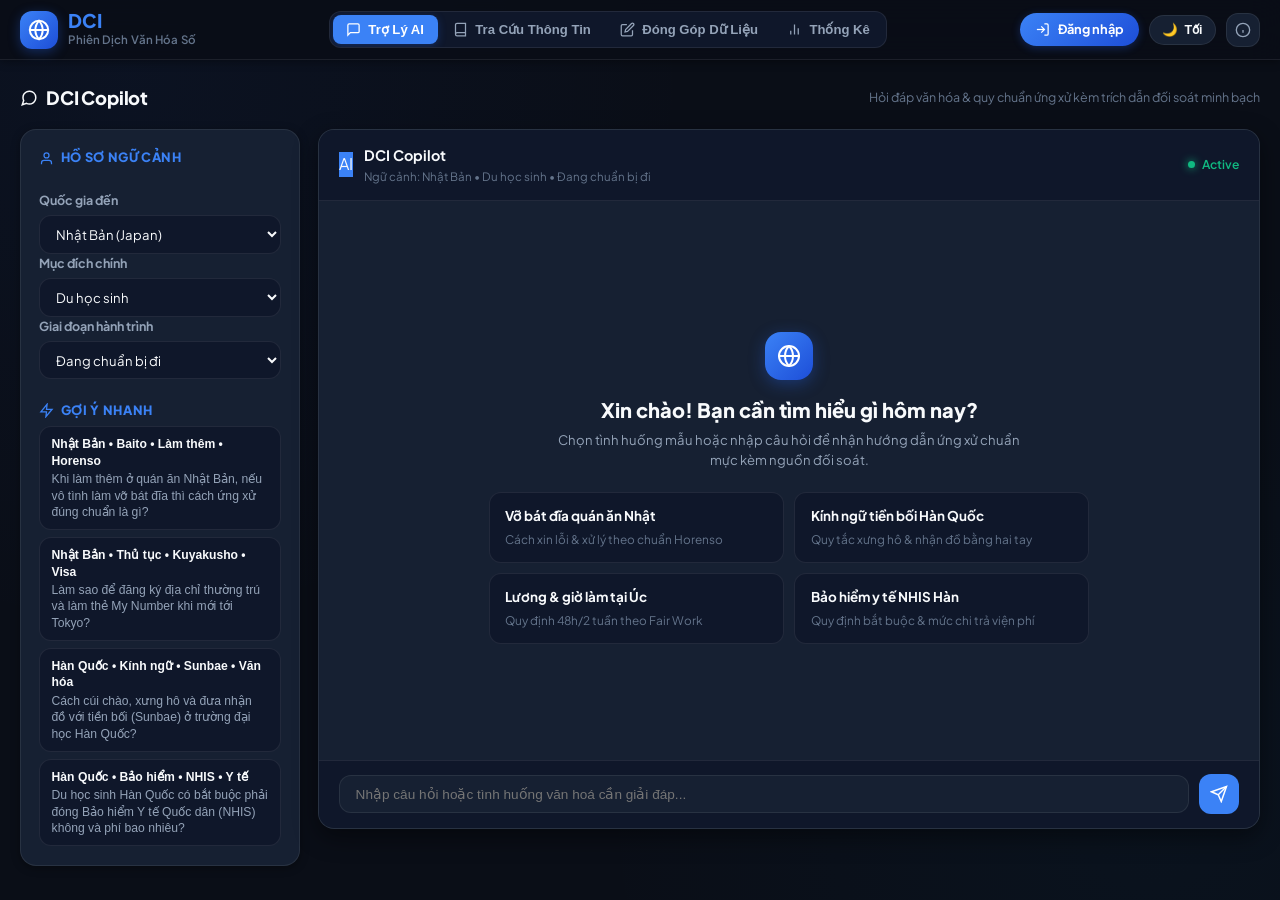
==== commit 9b0f7d9a: "feat: implement authentication and main UI application controller modules" ====
--- a/src/ui/index.html
+++ b/src/ui/index.html
@@ -45,9 +45,9 @@
           <svg width="15" height="15" fill="none" stroke="currentColor" stroke-width="2" viewBox="0 0 24 24"><path d="M18 20V10M12 20V4M6 20v-6"/></svg>
           Thống Kê
         </button>
-        <button class="nav-tab-btn" id="tab-btn-admin" onclick="switchView('admin')">
+        <button class="nav-tab-btn" id="tab-btn-admin" onclick="switchView('admin')" style="display: none;">
           <svg width="15" height="15" fill="none" stroke="currentColor" stroke-width="2" viewBox="0 0 24 24"><path d="M12 22s8-4 8-10V5l-8-3-8 3v7c0 6 8 10 8 10z"/></svg>
-          Quản Trị <span class="badge-pill" id="pendingQueueCount">2</span>
+          Quản Trị <span class="badge-pill" id="pendingQueueCount">0</span>
         </button>
       </nav>
 
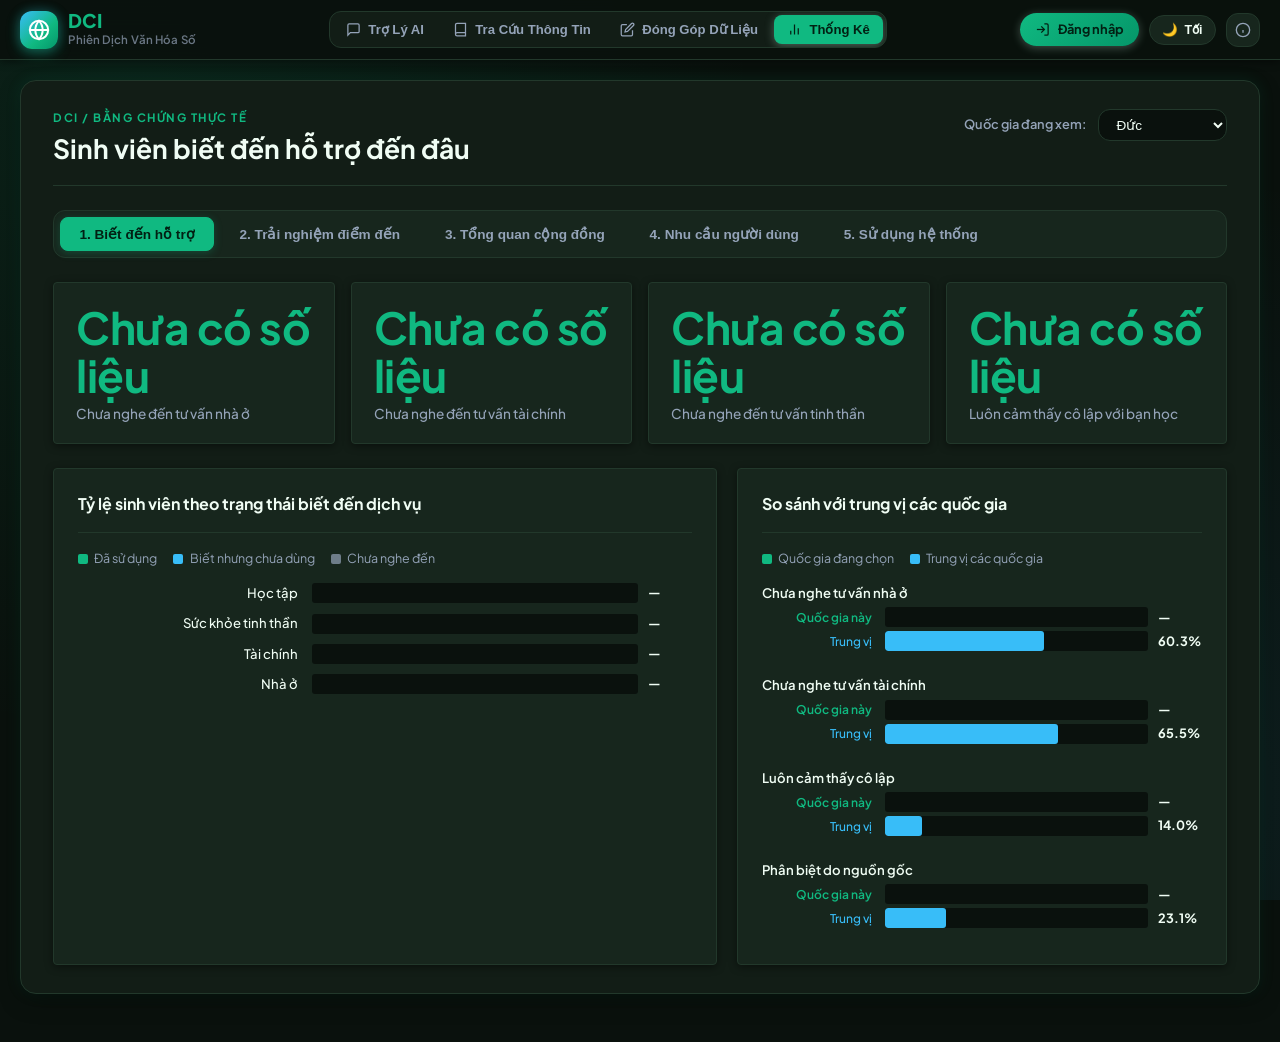
==== commit 884ea7b4: "feat(ui): update color theme palette and integrate Power BI analytics dashboard" ====
--- a/src/ui/index.html
+++ b/src/ui/index.html
@@ -5,8 +5,8 @@
   <meta name="viewport" content="width=device-width, initial-scale=1.0">
   <title>DCI - Digital Cultural Interpreter (Phiên Dịch Văn Hoá Số)</title>
   <meta name="description" content="Hệ thống hỗ trợ thích nghi văn hoá và hội nhập cho cộng đồng người Việt tại Nhật Bản, Hàn Quốc, Australia dựa trên RAG AI và dữ liệu kiểm chứng.">
-  <link rel="stylesheet" href="styles.css">
-  <link rel="icon" href="data:image/svg+xml,<svg xmlns='http://www.w3.org/2000/svg' viewBox='0 0 24 24' fill='none' stroke='%232563eb' stroke-width='2.2' stroke-linecap='round' stroke-linejoin='round'><circle cx='12' cy='12' r='10'/><path d='M12 2a14.5 14.5 0 0 0 0 20 14.5 14.5 0 0 0 0-20'/><path d='M2 12h20'/></svg>">
+  <link rel="stylesheet" href="styles.css?v=20261018_v3">
+  <link rel="icon" href="data:image/svg+xml,<svg xmlns='http://www.w3.org/2000/svg' viewBox='0 0 24 24' fill='none' stroke='%2310B981' stroke-width='2.2' stroke-linecap='round' stroke-linejoin='round'><circle cx='12' cy='12' r='10'/><path d='M12 2a14.5 14.5 0 0 0 0 20 14.5 14.5 0 0 0 0-20'/><path d='M2 12h20'/></svg>">
 </head>
 <body>
 
@@ -29,7 +29,7 @@
 
       <!-- Navigation Tabs -->
       <nav class="nav-tabs" role="tablist">
-        <button class="nav-tab-btn active" id="tab-btn-chat" onclick="switchView('chat')">
+        <button class="nav-tab-btn" id="tab-btn-chat" onclick="switchView('chat')">
           <svg width="15" height="15" fill="none" stroke="currentColor" stroke-width="2" viewBox="0 0 24 24"><path d="M21 15a2 2 0 0 1-2 2H7l-4 4V5a2 2 0 0 1 2-2h14a2 2 0 0 1 2 2z"/></svg>
           Trợ Lý AI
         </button>
@@ -41,7 +41,7 @@
           <svg width="15" height="15" fill="none" stroke="currentColor" stroke-width="2" viewBox="0 0 24 24"><path d="M11 4H4a2 2 0 0 0-2 2v14a2 2 0 0 0 2 2h14a2 2 0 0 0 2-2v-7"/><path d="M18.5 2.5a2.121 2.121 0 0 1 3 3L12 15l-4 1 1-4 9.5-9.5z"/></svg>
           Đóng Góp Dữ Liệu
         </button>
-        <button class="nav-tab-btn" id="tab-btn-dashboard" onclick="switchView('dashboard')">
+        <button class="nav-tab-btn active" id="tab-btn-dashboard" onclick="switchView('dashboard')">
           <svg width="15" height="15" fill="none" stroke="currentColor" stroke-width="2" viewBox="0 0 24 24"><path d="M18 20V10M12 20V4M6 20v-6"/></svg>
           Thống Kê
         </button>
@@ -84,7 +84,7 @@
     <!-- ==============================================================
          VIEW 1: RAG CHATBOT ASSISTANT (TRỢ LÝ DCI COPILOT)
          ============================================================== -->
-    <section id="view-chat" class="view-section active">
+    <section id="view-chat" class="view-section">
       <div class="page-header-compact">
         <div class="page-header-title">
           <svg width="18" height="18" fill="none" stroke="currentColor" stroke-width="2" viewBox="0 0 24 24"><path d="M21 11.5a8.38 8.38 0 0 1-.9 3.8 8.5 8.5 0 0 1-7.6 4.7 8.38 8.38 0 0 1-3.8-.9L3 21l1.9-5.7a8.38 8.38 0 0 1-.9-3.8 8.5 8.5 0 0 1 4.7-7.6 8.38 8.38 0 0 1 3.8-.9h.5a8.48 8.48 0 0 1 8 8v.5z"/></svg>
@@ -266,7 +266,7 @@
           <!-- Section 1: Demographics -->
           <div class="survey-form-section">
             <h4>
-              <span style="background: var(--accent-primary); color: #ffffff; width: 22px; height: 22px; border-radius: 50%; display: inline-flex; align-items: center; justify-content: center; font-size: 0.75rem;">1</span>
+              <span style="background: var(--accent-primary); color: var(--accent-contrast); width: 22px; height: 22px; border-radius: 50%; display: inline-flex; align-items: center; justify-content: center; font-size: 0.75rem;">1</span>
               Thông Tin Hành Trình
             </h4>
             <div class="form-grid-2">
@@ -302,7 +302,7 @@
           <!-- Section 2: Preparation Level & Challenges -->
           <div class="survey-form-section">
             <h4>
-              <span style="background: var(--accent-primary); color: #ffffff; width: 22px; height: 22px; border-radius: 50%; display: inline-flex; align-items: center; justify-content: center; font-size: 0.75rem;">2</span>
+              <span style="background: var(--accent-primary); color: var(--accent-contrast); width: 22px; height: 22px; border-radius: 50%; display: inline-flex; align-items: center; justify-content: center; font-size: 0.75rem;">2</span>
               Mức Độ Chuẩn Bị & Khó Khăn Đã Trải Nghiệm
             </h4>
             <div class="form-field">
@@ -333,7 +333,7 @@
           <!-- Section 3: Concrete Cultural Experience Submission -->
           <div class="survey-form-section">
             <h4>
-              <span style="background: var(--accent-primary); color: #ffffff; width: 22px; height: 22px; border-radius: 50%; display: inline-flex; align-items: center; justify-content: center; font-size: 0.75rem;">3</span>
+              <span style="background: var(--accent-primary); color: var(--accent-contrast); width: 22px; height: 22px; border-radius: 50%; display: inline-flex; align-items: center; justify-content: center; font-size: 0.75rem;">3</span>
               Chia Sẻ Tình Huống Văn Hoá Cụ Thể (Góp ý cơ sở tri thức)
             </h4>
             <div class="form-field">
@@ -355,7 +355,7 @@
           <!-- Section 4: Product Use Intention -->
           <div class="survey-form-section">
             <h4>
-              <span style="background: var(--accent-primary); color: #ffffff; width: 22px; height: 22px; border-radius: 50%; display: inline-flex; align-items: center; justify-content: center; font-size: 0.75rem;">4</span>
+              <span style="background: var(--accent-primary); color: var(--accent-contrast); width: 22px; height: 22px; border-radius: 50%; display: inline-flex; align-items: center; justify-content: center; font-size: 0.75rem;">4</span>
               Mức Độ Sẵn Sàng Sử Dụng Ứng Dụng (Product Use Intention)
             </h4>
             <div class="form-field">
@@ -380,7 +380,7 @@
     <!-- ==============================================================
          VIEW 4: INTERACTIVE DATA-DRIVEN DASHBOARD (PORTAL)
          ============================================================== -->
-    <section id="view-dashboard" class="view-section">
+    <section id="view-dashboard" class="view-section active">
       <div id="dashboard-container">
         <!-- Khu vực để trống dành riêng cho Module Thống kê & Báo cáo phát triển độc lập -->
       </div>
@@ -587,7 +587,7 @@
       <div class="profile-modal-body" style="padding: 0.5rem 0 0.5rem;">
         <!-- Avatar & Basic info banner -->
         <div style="display: flex; align-items: center; gap: 1rem; padding: 1rem; background: var(--bg-secondary); border-radius: var(--radius-md); border: 1px solid var(--border-subtle); margin-bottom: 1.25rem;">
-          <div class="user-avatar-large" id="profileModalAvatar" style="width: 52px; height: 52px; border-radius: 50%; background: var(--gradient-brand); color: #fff; font-size: 1.4rem; font-weight: 800; display: flex; align-items: center; justify-content: center; flex-shrink: 0; box-shadow: 0 4px 12px rgba(37,99,235,0.35);">
+          <div class="user-avatar-large" id="profileModalAvatar" style="width: 52px; height: 52px; border-radius: 50%; background: var(--gradient-brand); color: var(--accent-contrast); font-size: 1.4rem; font-weight: 800; display: flex; align-items: center; justify-content: center; flex-shrink: 0; box-shadow: var(--shadow-sm);">
             U
           </div>
           <div style="flex: 1; min-width: 0;">
@@ -659,15 +659,16 @@
   <!-- Toast Notification Container -->
   <div class="toast-container" id="toastContainer"></div>
 
-  <!-- Load Modular Scripts -->
-  <script src="data.js"></script>
-  <script src="js/api.js"></script>
-  <script src="js/auth.js"></script>
-  <script src="js/chat.js"></script>
-  <script src="js/explorer.js"></script>
-  <script src="js/survey.js"></script>
-  <script src="js/admin.js"></script>
-  <script src="js/dashboard.js"></script>
-  <script src="js/main.js"></script>
+  <!-- Load Modular Scripts with Cache-Buster -->
+  <script src="data.js?v=20261018_v3"></script>
+  <script src="js/api.js?v=20261018_v3"></script>
+  <script src="js/auth.js?v=20261018_v3"></script>
+  <script src="js/chat.js?v=20261018_v3"></script>
+  <script src="js/explorer.js?v=20261018_v3"></script>
+  <script src="js/survey.js?v=20261018_v3"></script>
+  <script src="js/admin.js?v=20261018_v3"></script>
+  <script src="js/dashboard_data.js?v=20261018_v3"></script>
+  <script src="js/dashboard.js?v=20261018_v3"></script>
+  <script src="js/main.js?v=20261018_v3"></script>
 </body>
 </html>
--- a/src/ui/styles.css
+++ b/src/ui/styles.css
@@ -1,38 +1,79 @@
 /* ===================================================================
    DCI - DIGITAL CULTURAL INTERPRETER (PHIÊN DỊCH VĂN HOÁ SỐ)
-   Overhauled Enterprise Design System: Clean 2-Tone Slate & Sapphire
-   High-Contrast Light Mode & Refined Dark Mode (No Rainbow Colors)
+   Botanical Earth & Fresh Emerald Green Design System
+   Hero Accent: Fresh Emerald & Botanical Green (#10B981 / #059669)
+   Dark: Deep Midnight Emerald (#0A110D), Mint Cream Text (#F0FDF4)
+   Light: Fresh Airy Mist (#F4FBF7), Charcoal Slate Text (#0F172A)
    =================================================================== */
 
 @import url('https://fonts.googleapis.com/css2?family=Plus+Jakarta+Sans:wght@400;500;600;700;800&display=swap');
 
 :root {
-  /* DARK THEME (DEFAULT) - Deep Slate & Sapphire Blue */
-  --bg-primary: #0a0e17;
-  --bg-secondary: #0f172a;
-  --bg-surface: #162032;
-  --bg-surface-hover: #1e2c44;
-  --bg-glass: rgba(10, 14, 23, 0.85);
-  --border-subtle: rgba(255, 255, 255, 0.08);
-  --border-medium: rgba(255, 255, 255, 0.16);
-  --border-glow: rgba(59, 130, 246, 0.35);
-  --border-active: #3b82f6;
-
-  --text-primary: #f8fafc;
-  --text-secondary: #94a3b8;
-  --text-muted: #64748b;
-  --text-accent: #60a5fa;
-
-  --accent-primary: #3b82f6;
-  --accent-primary-hover: #2563eb;
-  --accent-secondary: #0284c7;
-  --accent-emerald: #10b981;
-  --accent-amber: #f59e0b;
-  --accent-rose: #ef4444;
-
-  --gradient-brand: linear-gradient(135deg, #3b82f6 0%, #1d4ed8 100%);
-  --gradient-logo: linear-gradient(135deg, #60a5fa 0%, #2563eb 100%);
-  --gradient-card: linear-gradient(180deg, rgba(255, 255, 255, 0.03) 0%, rgba(255, 255, 255, 0) 100%);
+  /* ===================================================================
+     DARK THEME (DEFAULT) - Deep Midnight Emerald & Forest Glow
+     =================================================================== */
+  --bg-primary: #0A110D;             /* Nền trang: Xanh đen ngọc lục bảo huyền bí, siêu sạch */
+  --bg-secondary: #121D16;           /* Card / khung chat */
+  --bg-surface: #17261D;             /* Bong bóng bot / card surface */
+  --bg-surface-hover: #1F3327;       /* Hover */
+  --bg-glass: rgba(10, 17, 13, 0.94);
+  --border-subtle: #22382B;          /* Viền tinh tế */
+  --border-medium: rgba(16, 185, 129, 0.30);
+  --border-glow: rgba(16, 185, 129, 0.35);
+  --border-active: #10B981;          /* Emerald Green sáng */
+
+  --text-primary: #F0FDF4;           /* Chữ chính: Trắng ngọc bạc hà, cực kỳ rõ nét */
+  --text-secondary: #94A3B8;         /* Chữ phụ: Slate sáng */
+  --text-muted: rgba(148, 163, 184, 0.70);
+  --text-accent: #34D399;            /* Mint sáng */
+
+  /* MÀU CHỦ ĐẠO: XANH LÁ CÂY TƯƠI / EMERALD GREEN */
+  --accent-primary: #10B981;
+  --accent-primary-hover: #34D399;
+  --accent-contrast: #022013;        /* Chữ tối tương phản cao trên nền xanh lá tươi */
+
+  /* Rừng cây & Thiên nhiên xanh tươi */
+  --accent-forest: #10B981;
+  --accent-forest-hover: #34D399;
+  --accent-forest-subtle: rgba(16, 185, 129, 0.14);
+  --accent-forest-border: rgba(16, 185, 129, 0.30);
+  --accent-emerald: #10B981;
+  --accent-secondary: #10B981;
+  --accent-olive: #84CC16;           /* Lime / Mạ non */
+  --accent-olive-subtle: rgba(132, 204, 22, 0.14);
+  --accent-olive-border: rgba(132, 204, 22, 0.28);
+
+  /* Đại dương & Bầu trời xanh dương */
+  --accent-ocean: #38BDF8;           /* Xanh dương đại dương (Ocean Blue) */
+  --accent-ocean-hover: #0284C7;
+  --accent-ocean-subtle: rgba(56, 189, 248, 0.14);
+  --accent-ocean-border: rgba(56, 189, 248, 0.30);
+  --accent-teal: #14B8A6;            /* Nước: teal */
+  --accent-teal-hover: #2DD4BF;
+  --accent-teal-subtle: rgba(20, 184, 166, 0.14);
+  --accent-teal-border: rgba(20, 184, 166, 0.32);
+
+  /* Ánh nắng & Huy hiệu (Sun Gold / Amber) */
+  --accent-ochre: #FBBF24;
+  --accent-ochre-subtle: rgba(251, 191, 36, 0.14);
+  --accent-ochre-border: rgba(251, 191, 36, 0.28);
+  --accent-amber: #FBBF24;
+
+  /* Cảnh báo / Rose */
+  --accent-rose: #FB7185;
+
+  /* Bong bóng chat */
+  --bubble-user-bg: #059669;         /* Bong bóng user: Xanh lá cây đậm đà sang trọng */
+  --bubble-user-text: #FFFFFF;       /* Chữ trắng tinh khôi */
+  --bubble-bot-bg: #17261D;          /* Bong bóng bot */
+  --bubble-bot-text: #F0FDF4;
+
+  --accent-subtle: rgba(16, 185, 129, 0.12);
+  --accent-subtle-border: rgba(16, 185, 129, 0.28);
+
+  --gradient-brand: linear-gradient(135deg, #10B981 0%, #059669 100%);
+  --gradient-logo: linear-gradient(135deg, #38BDF8 0%, #10B981 60%, #059669 100%); /* Trái Đất: Đại dương xanh dương & Rừng xanh ngát */
+  --gradient-card: linear-gradient(180deg, rgba(16, 185, 129, 0.05) 0%, rgba(18, 29, 22, 0) 100%);
 
   --radius-sm: 8px;
   --radius-md: 12px;
@@ -40,47 +81,84 @@
   --radius-xl: 20px;
   --radius-full: 9999px;
 
-  --shadow-sm: 0 2px 8px rgba(0, 0, 0, 0.35);
-  --shadow-md: 0 8px 24px rgba(0, 0, 0, 0.45);
-  --shadow-lg: 0 16px 36px rgba(0, 0, 0, 0.55);
+  --shadow-sm: 0 2px 8px rgba(0, 0, 0, 0.45);
+  --shadow-md: 0 8px 24px -6px rgba(0, 0, 0, 0.55), 0 0 16px rgba(16, 185, 129, 0.10);
+  --shadow-lg: 0 16px 36px -8px rgba(0, 0, 0, 0.65), 0 0 25px rgba(16, 185, 129, 0.15);
 
   --font-family: 'Plus Jakarta Sans', -apple-system, BlinkMacSystemFont, 'Segoe UI', Roboto, sans-serif;
   --transition: all 0.2s cubic-bezier(0.4, 0, 0.2, 1);
 }
 
 /* ===================================================================
-   LIGHT MODE PALETTE - HIGH CONTRAST, ULTRA-CLEAN & CRISP
+   LIGHT MODE PALETTE - Sương Mai Thanh Mát & Xanh Lá Rực Rỡ
    =================================================================== */
 [data-theme="light"] {
-  --bg-primary: #f8fafc;
-  --bg-secondary: #f1f5f9;
-  --bg-surface: #ffffff;
-  --bg-surface-hover: #e2e8f0;
-  --bg-glass: rgba(255, 255, 255, 0.94);
-  --border-subtle: #e2e8f0;
-  --border-medium: #cbd5e1;
-  --border-glow: rgba(37, 99, 235, 0.22);
-  --border-active: #2563eb;
-
-  --text-primary: #0f172a;        /* Deep slate near-black for maximum contrast */
-  --text-secondary: #334155;      /* Slate-700 high legibility */
-  --text-muted: #64748b;          /* Slate-500 */
-  --text-accent: #1d4ed8;         /* Deep royal blue */
-
-  --accent-primary: #2563eb;
-  --accent-primary-hover: #1d4ed8;
-  --accent-secondary: #0284c7;
+  --bg-primary: #F4FBF7;             /* Nền trang: Sương mai thanh khiết, không còn màu cát đục */
+  --bg-secondary: #FFFFFF;           /* Card / khung chat: Trắng tinh sạch sẽ */
+  --bg-surface: #FFFFFF;             /* Card surface */
+  --bg-surface-hover: #E8F8F0;       /* Hover */
+  --bg-glass: rgba(244, 251, 247, 0.94);
+  --border-subtle: #D8EAE0;          /* Viền nhẹ nhàng */
+  --border-medium: #BDD8C9;
+  --border-glow: rgba(5, 150, 105, 0.25);
+  --border-active: #059669;          /* Xanh lá chủ đạo */
+
+  --text-primary: #0F172A;           /* Chữ chính: Than đá hiện đại, siêu nét */
+  --text-secondary: #475569;         /* Chữ phụ */
+  --text-muted: #64748B;
+  --text-accent: #059669;
+
+  /* MÀU CHỦ ĐẠO: XANH LÁ CÂY ĐẬM ĐÀ / BOTANICAL FOREST */
+  --accent-primary: #059669;
+  --accent-primary-hover: #047857;
+  --accent-contrast: #FFFFFF;        /* Chữ trắng tinh trên nền xanh lá */
+
+  /* Rừng cây & Thiên nhiên */
+  --accent-forest: #059669;
+  --accent-forest-hover: #047857;
+  --accent-forest-subtle: rgba(5, 150, 105, 0.10);
+  --accent-forest-border: rgba(5, 150, 105, 0.25);
   --accent-emerald: #059669;
-  --accent-amber: #d97706;
-  --accent-rose: #dc2626;
-
-  --gradient-brand: linear-gradient(135deg, #2563eb 0%, #1d4ed8 100%);
-  --gradient-logo: linear-gradient(135deg, #3b82f6 0%, #1d4ed8 100%);
-  --gradient-card: linear-gradient(180deg, #ffffff 0%, #f8fafc 100%);
+  --accent-secondary: #059669;
+  --accent-olive: #65A30D;
+  --accent-olive-subtle: rgba(101, 163, 13, 0.10);
+  --accent-olive-border: rgba(101, 163, 13, 0.25);
+
+  /* Đại dương xanh dương & Biển sâu */
+  --accent-ocean: #0284C7;           /* Xanh dương biển sâu */
+  --accent-ocean-hover: #0369A1;
+  --accent-ocean-subtle: rgba(2, 132, 199, 0.10);
+  --accent-ocean-border: rgba(2, 132, 199, 0.25);
+  --accent-teal: #0D9488;            /* Nước: teal */
+  --accent-teal-hover: #0F766E;
+  --accent-teal-subtle: rgba(13, 148, 136, 0.10);
+  --accent-teal-border: rgba(13, 148, 136, 0.25);
+
+  /* Ánh nắng & Huy hiệu */
+  --accent-ochre: #D97706;
+  --accent-ochre-subtle: rgba(217, 119, 6, 0.12);
+  --accent-ochre-border: rgba(217, 119, 6, 0.25);
+  --accent-amber: #D97706;
+
+  /* Cảnh báo / Rose */
+  --accent-rose: #E11D48;
+
+  /* Bong bóng chat */
+  --bubble-user-bg: #059669;         /* Bong bóng user: Xanh lá cây */
+  --bubble-user-text: #FFFFFF;       /* Chữ trắng */
+  --bubble-bot-bg: #FFFFFF;          /* Bong bóng bot: Trắng tinh */
+  --bubble-bot-text: #0F172A;
+
+  --accent-subtle: rgba(5, 150, 105, 0.08);
+  --accent-subtle-border: rgba(5, 150, 105, 0.20);
+
+  --gradient-brand: linear-gradient(135deg, #10B981 0%, #059669 100%);
+  --gradient-logo: linear-gradient(135deg, #0284C7 0%, #059669 100%);
+  --gradient-card: linear-gradient(180deg, #FFFFFF 0%, #F0FDF4 100%);
 
   --shadow-sm: 0 2px 8px rgba(15, 23, 42, 0.05);
   --shadow-md: 0 8px 24px rgba(15, 23, 42, 0.08);
-  --shadow-lg: 0 16px 36px rgba(15, 23, 42, 0.12);
+  --shadow-lg: 0 16px 36px rgba(15, 23, 42, 0.10);
 }
 
 * {
@@ -97,10 +175,16 @@
   min-height: 100vh;
   overflow-x: hidden;
   background-image: 
-    radial-gradient(circle at 10% 8%, rgba(37, 99, 235, 0.05) 0%, transparent 40%),
-    radial-gradient(circle at 90% 90%, rgba(2, 132, 199, 0.04) 0%, transparent 40%);
+    radial-gradient(circle at 10% 12%, rgba(16, 185, 129, 0.10) 0%, transparent 45%),
+    radial-gradient(circle at 90% 88%, rgba(56, 189, 248, 0.08) 0%, transparent 45%);
   background-attachment: fixed;
   transition: background-color 0.25s ease, color 0.25s ease;
+}
+
+[data-theme="light"] body {
+  background-image: 
+    radial-gradient(circle at 10% 10%, rgba(5, 150, 105, 0.06) 0%, transparent 40%),
+    radial-gradient(circle at 90% 90%, rgba(2, 132, 199, 0.05) 0%, transparent 40%);
 }
 
 /* Scrollbars */
@@ -117,6 +201,17 @@
 }
 ::-webkit-scrollbar-thumb:hover {
   background: rgba(148, 163, 184, 0.48);
+}
+
+/* Global Links (Nước: Teal) */
+a {
+  color: var(--accent-teal);
+  text-decoration: none;
+  transition: var(--transition);
+}
+a:hover {
+  color: var(--accent-teal-hover);
+  text-decoration: underline;
 }
 
 /* ===================================================================
@@ -158,12 +253,12 @@
   width: 38px;
   height: 38px;
   border-radius: var(--radius-md);
-  background: var(--gradient-brand);
+  background: var(--gradient-logo);
   display: flex;
   align-items: center;
   justify-content: center;
-  color: #ffffff;
-  box-shadow: 0 3px 12px rgba(37, 99, 235, 0.35);
+  color: #FFFFFF;
+  box-shadow: 0 4px 14px rgba(16, 185, 129, 0.40), 0 0 12px rgba(56, 189, 248, 0.25);
   transition: var(--transition);
   flex-shrink: 0;
 }
@@ -229,9 +324,9 @@
 }
 
 .nav-tab-btn.active {
-  color: #ffffff !important;
+  color: var(--accent-contrast) !important;
   background: var(--accent-primary);
-  box-shadow: 0 2px 8px rgba(37, 99, 235, 0.28);
+  box-shadow: 0 2px 10px rgba(186, 236, 211, 0.35);
 }
 
 .nav-tab-btn .badge-pill {
@@ -311,13 +406,14 @@
   font-weight: 700;
   padding: 1px 6px;
   border-radius: var(--radius-full);
-  background: rgba(37, 99, 235, 0.12);
+  background: var(--accent-subtle);
   color: var(--accent-primary);
 }
 
 .role-tag-badge.admin {
-  background: rgba(16, 185, 129, 0.15);
-  color: var(--accent-emerald);
+  background: var(--accent-forest-subtle);
+  color: var(--accent-forest);
+  border: 1px solid var(--accent-forest-border);
 }
 
 .role-tag-badge.guest {
@@ -332,12 +428,12 @@
   gap: 0.45rem;
   padding: 0.42rem 0.95rem;
   background: var(--gradient-brand);
-  color: #ffffff !important;
+  color: var(--accent-contrast) !important;
   font-size: 0.8rem;
   font-weight: 700;
   border-radius: var(--radius-full);
   text-decoration: none;
-  box-shadow: 0 2px 8px rgba(37, 99, 235, 0.3);
+  box-shadow: 0 2px 10px rgba(186, 236, 211, 0.3);
   transition: var(--transition);
   cursor: pointer;
   border: none;
@@ -345,7 +441,7 @@
 
 .btn-login-nav:hover {
   transform: translateY(-1px);
-  box-shadow: 0 4px 14px rgba(37, 99, 235, 0.45);
+  box-shadow: 0 4px 14px rgba(186, 236, 211, 0.45);
   filter: brightness(1.08);
 }
 
@@ -375,7 +471,7 @@
   height: 26px;
   border-radius: 50%;
   background: var(--gradient-brand);
-  color: #ffffff;
+  color: var(--accent-contrast);
   font-size: 0.75rem;
   font-weight: 800;
   display: flex;
@@ -399,12 +495,12 @@
   font-weight: 700;
   padding: 1px 6px;
   border-radius: var(--radius-full);
-  background: rgba(37, 99, 235, 0.12);
+  background: rgba(186, 236, 211, 0.15);
   color: var(--accent-primary);
 }
 
 .user-role-badge.admin {
-  background: rgba(16, 185, 129, 0.15);
+  background: rgba(112, 213, 168, 0.2);
   color: var(--accent-emerald);
 }
 
@@ -417,20 +513,20 @@
   width: 100%;
   padding: 0.8rem 1.4rem;
   background: var(--gradient-brand);
-  color: #ffffff;
+  color: var(--accent-contrast);
   border: none;
   border-radius: var(--radius-md);
   font-size: 0.92rem;
   font-weight: 700;
   cursor: pointer;
   transition: var(--transition);
-  box-shadow: 0 4px 14px rgba(37, 99, 235, 0.35);
+  box-shadow: 0 4px 14px rgba(186, 236, 211, 0.35);
   font-family: inherit;
 }
 
 .btn-submit-hero:hover {
   transform: translateY(-1px);
-  box-shadow: 0 6px 20px rgba(37, 99, 235, 0.45);
+  box-shadow: 0 6px 20px rgba(186, 236, 211, 0.45);
   filter: brightness(1.08);
 }
 
@@ -611,7 +707,7 @@
 
 .custom-select:focus, .custom-input:focus, .custom-textarea:focus {
   border-color: var(--accent-primary);
-  box-shadow: 0 0 0 3px rgba(37, 99, 235, 0.15);
+  box-shadow: 0 0 0 3px var(--border-glow);
 }
 
 /* Prompt Suggestions Box */
@@ -635,8 +731,8 @@
 }
 
 .prompt-chip:hover {
-  background: var(--bg-surface-hover);
-  border-color: var(--accent-primary);
+  background: var(--accent-forest-subtle);
+  border-color: var(--accent-forest-border);
   color: var(--text-primary);
   transform: translateX(3px);
 }
@@ -711,12 +807,12 @@
   width: 48px;
   height: 48px;
   border-radius: var(--radius-lg);
-  background: var(--gradient-brand);
+  background: var(--gradient-logo);
   display: flex;
   align-items: center;
   justify-content: center;
-  color: #ffffff;
-  box-shadow: 0 4px 16px rgba(37, 99, 235, 0.35);
+  color: #FFFFFF;
+  box-shadow: 0 4px 18px rgba(16, 185, 129, 0.45), 0 0 14px rgba(56, 189, 248, 0.30);
   margin-bottom: 0.85rem;
 }
 
@@ -804,12 +900,12 @@
 }
 
 .message-row.user .message-avatar {
-  background: var(--accent-primary);
-  color: #ffffff;
+  background: var(--bubble-user-bg);
+  color: var(--bubble-user-text);
 }
 
 .message-row.bot .message-avatar {
-  background: var(--bg-secondary);
+  background: var(--bg-surface);
   border: 1px solid var(--border-subtle);
   color: var(--accent-primary);
 }
@@ -822,16 +918,17 @@
 }
 
 .message-row.user .message-bubble {
-  background: var(--accent-primary);
-  color: #ffffff;
+  background: var(--bubble-user-bg);
+  color: var(--bubble-user-text);
   border-bottom-right-radius: 4px;
+  box-shadow: var(--shadow-sm);
 }
 
 .message-row.bot .message-bubble {
-  background: var(--bg-secondary);
+  background: var(--bubble-bot-bg);
   border: 1px solid var(--border-subtle);
   border-bottom-left-radius: 4px;
-  color: var(--text-primary);
+  color: var(--bubble-bot-text);
   width: 100%;
 }
 
@@ -864,9 +961,9 @@
 }
 
 .confidence-high {
-  background: rgba(16, 185, 129, 0.12);
-  color: var(--accent-emerald);
-  border: 1px solid rgba(16, 185, 129, 0.25);
+  background: var(--accent-forest-subtle);
+  color: var(--accent-forest);
+  border: 1px solid var(--accent-forest-border);
 }
 
 .rag-section-block {
@@ -888,20 +985,20 @@
 }
 
 .block-context {
-  background: rgba(37, 99, 235, 0.05);
-  border-color: rgba(37, 99, 235, 0.2);
-}
-.block-context h4 { color: var(--accent-primary); }
+  background: var(--accent-ocean-subtle);
+  border-color: var(--accent-ocean-border);
+}
+.block-context h4 { color: var(--accent-ocean); }
 
 .block-safe {
-  background: rgba(16, 185, 129, 0.06);
-  border-color: rgba(16, 185, 129, 0.22);
-}
-.block-safe h4 { color: var(--accent-emerald); }
+  background: var(--accent-forest-subtle);
+  border-color: var(--accent-forest-border);
+}
+.block-safe h4 { color: var(--accent-forest); }
 
 .block-donot {
-  background: rgba(239, 68, 68, 0.06);
-  border-color: rgba(239, 68, 68, 0.22);
+  background: rgba(229, 115, 115, 0.08);
+  border-color: rgba(229, 115, 115, 0.25);
 }
 .block-donot h4 { color: var(--accent-rose); }
 
@@ -916,8 +1013,9 @@
   display: inline-flex;
   align-items: center;
   gap: 4px;
-  background: rgba(37, 99, 235, 0.1);
-  color: var(--accent-primary);
+  background: var(--accent-ocean-subtle);
+  color: var(--accent-ocean);
+  border: 1px solid var(--accent-ocean-border);
   padding: 2px 7px;
   border-radius: var(--radius-sm);
   font-size: 0.72rem;
@@ -1033,7 +1131,7 @@
 .btn-send {
   background: var(--accent-primary);
   border: none;
-  color: #ffffff;
+  color: var(--accent-contrast);
   width: 40px;
   height: 40px;
   border-radius: var(--radius-md);
@@ -1093,7 +1191,7 @@
 
 .search-input-wrap input:focus {
   border-color: var(--accent-primary);
-  box-shadow: 0 0 0 3px rgba(37, 99, 235, 0.15);
+  box-shadow: 0 0 0 3px var(--border-glow);
 }
 
 .search-icon {
@@ -1132,7 +1230,7 @@
 
 .filter-pill.active {
   background: var(--accent-primary);
-  color: #ffffff;
+  color: var(--accent-contrast);
   font-weight: 700;
 }
 
@@ -1163,7 +1261,7 @@
 }
 
 .domain-chip.active {
-  background: rgba(37, 99, 235, 0.15);
+  background: var(--accent-subtle);
   border-color: var(--accent-primary);
   color: var(--accent-primary);
   font-weight: 700;
@@ -1191,8 +1289,8 @@
 
 .evidence-card:hover {
   transform: translateY(-2px);
-  border-color: var(--accent-primary);
-  box-shadow: var(--shadow-md);
+  border-color: var(--accent-ocean);
+  box-shadow: var(--shadow-md), 0 0 16px var(--accent-ocean-subtle);
 }
 
 .card-top-header {
@@ -1209,9 +1307,9 @@
 }
 
 .badge-country {
-  background: rgba(37, 99, 235, 0.08);
+  background: var(--accent-subtle);
   color: var(--accent-primary);
-  border: 1px solid rgba(37, 99, 235, 0.2);
+  border: 1px solid var(--accent-subtle-border);
   padding: 2px 7px;
   border-radius: var(--radius-sm);
   font-size: 0.72rem;
@@ -1233,7 +1331,7 @@
   align-items: center;
   gap: 3px;
   font-size: 0.72rem;
-  color: var(--accent-emerald);
+  color: var(--accent-ochre);
   font-weight: 700;
 }
 
@@ -1275,9 +1373,9 @@
 }
 
 .btn-card-action {
-  background: transparent;
-  border: 1px solid var(--border-subtle);
-  color: var(--accent-primary);
+  background: var(--accent-ocean-subtle);
+  border: 1px solid var(--accent-ocean-border);
+  color: var(--accent-ocean);
   padding: 4px 10px;
   border-radius: var(--radius-sm);
   font-size: 0.76rem;
@@ -1287,8 +1385,9 @@
 }
 
 .btn-card-action:hover {
-  background: rgba(37, 99, 235, 0.1);
-  border-color: var(--accent-primary);
+  background: var(--accent-ocean);
+  border-color: var(--accent-ocean);
+  color: var(--accent-contrast);
 }
 
 /* ===================================================================
@@ -1312,8 +1411,8 @@
 }
 
 .pii-notice-box {
-  background: rgba(37, 99, 235, 0.06);
-  border: 1px solid rgba(37, 99, 235, 0.2);
+  background: var(--accent-subtle);
+  border: 1px solid var(--accent-subtle-border);
   border-radius: var(--radius-md);
   padding: 0.65rem 0.85rem;
   margin-top: 0.75rem;
@@ -1374,7 +1473,7 @@
 }
 
 .likert-option.selected {
-  background: rgba(37, 99, 235, 0.15);
+  background: var(--accent-subtle);
   border-color: var(--accent-primary);
   color: var(--accent-primary);
   font-weight: 700;
@@ -1408,14 +1507,14 @@
   width: 100%;
   padding: 0.75rem;
   background: var(--accent-primary);
-  color: #ffffff;
+  color: var(--accent-contrast);
   border: none;
   border-radius: var(--radius-md);
   font-size: 0.95rem;
   font-weight: 700;
   cursor: pointer;
   transition: var(--transition);
-  box-shadow: 0 4px 14px rgba(37, 99, 235, 0.3);
+  box-shadow: 0 4px 14px rgba(186, 236, 211, 0.3);
 }
 
 .btn-submit-survey:hover {
@@ -1467,7 +1566,7 @@
 .dash-tab-btn.active {
   background: var(--accent-primary);
   border-color: var(--accent-primary);
-  color: #ffffff;
+  color: var(--accent-contrast);
 }
 
 .dashboard-filters-inline {
@@ -1634,6 +1733,188 @@
 }
 
 /* ===================================================================
+   AISC ANALYTICS DASHBOARD COMPONENTS
+   =================================================================== */
+
+.destination-scope-banner {
+  background: var(--bg-surface);
+  border: 1px solid var(--border-subtle);
+  border-left: 4px solid var(--accent-primary);
+  border-radius: var(--radius-md);
+  padding: 0.85rem 1.15rem;
+  margin-bottom: 1.25rem;
+  display: flex;
+  align-items: center;
+  justify-content: space-between;
+  flex-wrap: wrap;
+  gap: 0.75rem;
+  box-shadow: var(--shadow-sm);
+}
+
+.scope-badge-tag {
+  display: inline-flex;
+  align-items: center;
+  gap: 0.35rem;
+  padding: 3px 8px;
+  border-radius: var(--radius-sm);
+  background: var(--accent-forest-subtle);
+  color: var(--accent-primary);
+  border: 1px solid var(--accent-forest-border);
+  font-size: 0.75rem;
+  font-weight: 700;
+}
+
+.country-nav-pills {
+  display: flex;
+  gap: 0.5rem;
+  flex-wrap: wrap;
+}
+
+.country-pill-btn {
+  display: inline-flex;
+  align-items: center;
+  gap: 0.45rem;
+  padding: 0.45rem 0.95rem;
+  border-radius: var(--radius-full);
+  border: 1px solid var(--border-subtle);
+  background: var(--bg-surface);
+  color: var(--text-secondary);
+  font-size: 0.82rem;
+  font-weight: 700;
+  cursor: pointer;
+  transition: var(--transition);
+}
+
+.country-pill-btn:hover {
+  background: var(--bg-surface-hover);
+  color: var(--text-primary);
+  border-color: var(--accent-primary);
+}
+
+.country-pill-btn.active {
+  background: var(--accent-primary);
+  color: var(--accent-contrast);
+  border-color: var(--accent-primary);
+  box-shadow: 0 2px 10px rgba(16, 185, 129, 0.35);
+}
+
+.chart-legend-box {
+  display: flex;
+  gap: 0.85rem;
+  align-items: center;
+  font-size: 0.74rem;
+  color: var(--text-muted);
+}
+
+.legend-chip {
+  display: inline-flex;
+  align-items: center;
+  gap: 0.35rem;
+}
+
+.legend-dot {
+  width: 9px;
+  height: 9px;
+  border-radius: 50%;
+}
+
+.legend-dot.emerald { background: var(--accent-primary); }
+.legend-dot.ocean { background: var(--accent-ocean); }
+.legend-dot.amber { background: var(--accent-ochre); }
+
+.grouped-bar-item {
+  display: flex;
+  flex-direction: column;
+  gap: 0.3rem;
+  padding: 0.55rem 0;
+  border-bottom: 1px dashed var(--border-subtle);
+}
+
+.grouped-bar-item:last-child {
+  border-bottom: none;
+}
+
+.grouped-bar-header {
+  display: flex;
+  justify-content: space-between;
+  align-items: center;
+  font-size: 0.8rem;
+  font-weight: 600;
+  color: var(--text-primary);
+}
+
+.dual-bar-row {
+  display: grid;
+  grid-template-columns: 1fr 1fr;
+  gap: 0.75rem;
+}
+
+.dual-bar-col {
+  display: flex;
+  flex-direction: column;
+  gap: 0.2rem;
+}
+
+.dual-bar-label {
+  display: flex;
+  justify-content: space-between;
+  font-size: 0.72rem;
+  color: var(--text-secondary);
+}
+
+.benchmark-card {
+  background: var(--bg-surface);
+  border: 1px solid var(--border-subtle);
+  border-radius: var(--radius-lg);
+  padding: 1.15rem;
+  display: flex;
+  flex-direction: column;
+  justify-content: space-between;
+  gap: 0.75rem;
+  box-shadow: var(--shadow-sm);
+  transition: var(--transition);
+}
+
+.benchmark-card:hover {
+  border-color: var(--accent-primary);
+  transform: translateY(-2px);
+}
+
+.benchmark-diff-tag {
+  display: inline-flex;
+  align-items: center;
+  gap: 0.25rem;
+  font-size: 0.72rem;
+  font-weight: 700;
+  padding: 2px 6px;
+  border-radius: var(--radius-sm);
+}
+
+.benchmark-diff-tag.higher {
+  background: rgba(239, 68, 68, 0.12);
+  color: #EF4444;
+}
+
+.benchmark-diff-tag.lower {
+  background: var(--accent-forest-subtle);
+  color: var(--accent-primary);
+}
+
+.methodology-note-box {
+  background: var(--bg-secondary);
+  border: 1px solid var(--border-subtle);
+  border-radius: var(--radius-md);
+  padding: 0.85rem 1.15rem;
+  font-size: 0.78rem;
+  color: var(--text-muted);
+  line-height: 1.5;
+  margin-top: 1.25rem;
+  display: flex;
+  align-items: flex-start;
+  gap: 0.65rem;
+}
+
+/* ===================================================================
    VIEW 5: ADMIN APPROVAL QUEUE & MANAGEMENT
    =================================================================== */
 
@@ -1672,8 +1953,8 @@
 
 .admin-metric-card.active {
   border-color: var(--accent-primary);
-  box-shadow: 0 0 0 2px rgba(37, 99, 235, 0.25);
-  background: rgba(37, 99, 235, 0.05);
+  box-shadow: 0 0 0 2px var(--border-glow);
+  background: var(--accent-subtle);
 }
 
 .admin-metric-card .kpi-subtext {
@@ -1719,7 +2000,7 @@
 
 .queue-subfilter-btn.active {
   background: var(--accent-primary);
-  color: #ffffff;
+  color: var(--accent-contrast);
 }
 
 .queue-card-item {
@@ -1852,7 +2133,7 @@
 
 .btn-switch-admin {
   background: var(--accent-primary);
-  color: #ffffff;
+  color: var(--accent-contrast);
   border: none;
   padding: 0.65rem 1.25rem;
   border-radius: var(--radius-md);
@@ -2004,7 +2285,7 @@
 
 .role-option-card.active {
   border-color: var(--accent-primary);
-  background: rgba(37, 99, 235, 0.08);
+  background: var(--accent-subtle);
 }
 
 .toast-container {
@@ -2071,3 +2352,717 @@
     grid-template-columns: 1fr;
   }
 }
+
+/* ===================================================================
+   AISC 2026 DASHBOARD VISUALIZATION SYSTEM
+   =================================================================== */
+
+.pbi-report-wrapper {
+  background: var(--bg-secondary);
+  border: 1px solid var(--border-subtle);
+  border-radius: var(--radius-lg);
+  padding: 1.75rem 2rem;
+  box-shadow: var(--shadow-md);
+  margin-bottom: 2rem;
+  display: flex;
+  flex-direction: column;
+  gap: 1.5rem;
+}
+
+/* Power BI Top Header */
+.pbi-topbar {
+  display: flex;
+  align-items: flex-start;
+  justify-content: space-between;
+  gap: 1.5rem;
+  border-bottom: 1px solid var(--border-subtle);
+  padding-bottom: 1.25rem;
+  flex-wrap: wrap;
+}
+
+.pbi-title-group {
+  display: flex;
+  flex-direction: column;
+  gap: 0.35rem;
+}
+
+.pbi-eyebrow {
+  font-size: 0.72rem;
+  font-weight: 700;
+  text-transform: uppercase;
+  letter-spacing: 1.5px;
+  color: var(--accent-primary);
+}
+
+.pbi-report-title {
+  font-size: 1.65rem;
+  font-weight: 700;
+  color: var(--text-primary);
+  line-height: 1.2;
+  margin: 0;
+}
+
+.pbi-report-subtitle {
+  font-size: 0.88rem;
+  color: var(--text-muted);
+  line-height: 1.4;
+}
+
+/* Power BI Control Actions (Page Navigator & Slicers) */
+.pbi-controls-cluster {
+  display: flex;
+  flex-direction: column;
+  align-items: flex-end;
+  gap: 0.75rem;
+}
+
+/* Power BI Page Navigator */
+.pbi-page-navigator {
+  display: inline-flex;
+  background: var(--bg-primary);
+  padding: 4px;
+  border-radius: var(--radius-md);
+  border: 1px solid var(--border-subtle);
+  gap: 4px;
+}
+
+.pbi-nav-btn {
+  background: transparent;
+  border: none;
+  color: var(--text-secondary);
+  padding: 0.45rem 1rem;
+  font-size: 0.84rem;
+  font-weight: 600;
+  border-radius: var(--radius-sm);
+  cursor: pointer;
+  transition: all 0.2s ease;
+  white-space: nowrap;
+}
+
+.pbi-nav-btn:hover {
+  color: var(--text-primary);
+  background: var(--bg-surface-hover);
+}
+
+.pbi-nav-btn.active {
+  background: var(--accent-primary);
+  color: var(--accent-contrast);
+  font-weight: 700;
+  box-shadow: 0 2px 8px rgba(16, 185, 129, 0.25);
+}
+
+/* Power BI Slicer Controls */
+.pbi-slicer-wrap {
+  display: flex;
+  align-items: center;
+  gap: 0.75rem;
+}
+
+.pbi-slicer-label {
+  font-size: 0.8rem;
+  font-weight: 600;
+  color: var(--text-secondary);
+}
+
+.pbi-slicer-pills {
+  display: inline-flex;
+  gap: 6px;
+  background: var(--bg-primary);
+  padding: 3px;
+  border-radius: var(--radius-md);
+  border: 1px solid var(--border-subtle);
+}
+
+.pbi-slicer-btn {
+  background: transparent;
+  border: 1px solid transparent;
+  color: var(--text-secondary);
+  padding: 0.35rem 0.85rem;
+  font-size: 0.82rem;
+  font-weight: 600;
+  border-radius: var(--radius-sm);
+  cursor: pointer;
+  transition: all 0.15s ease;
+}
+
+.pbi-slicer-btn:hover {
+  color: var(--text-primary);
+  background: var(--bg-surface-hover);
+}
+
+.pbi-slicer-btn.active {
+  background: var(--accent-primary);
+  color: var(--accent-contrast);
+  border-color: var(--accent-primary);
+  font-weight: 700;
+}
+
+.pbi-select-slicer {
+  background: var(--bg-primary);
+  border: 1px solid var(--border-subtle);
+  color: var(--text-primary);
+  padding: 0.4rem 0.85rem;
+  border-radius: var(--radius-md);
+  font-size: 0.85rem;
+  font-weight: 500;
+  outline: none;
+  cursor: pointer;
+}
+
+.pbi-select-slicer:focus {
+  border-color: var(--accent-primary);
+}
+
+/* 4 Metric Cards Row */
+.pbi-cards-grid {
+  display: grid;
+  grid-template-columns: repeat(4, 1fr);
+  gap: 1rem;
+}
+
+.pbi-card-visual {
+  background: var(--bg-surface);
+  border: 1px solid var(--border-subtle);
+  border-radius: 4px;
+  padding: 1.25rem 1.4rem;
+  display: flex;
+  flex-direction: column;
+  justify-content: center;
+  min-height: 120px;
+  box-shadow: var(--shadow-sm);
+  transition: border-color 0.2s;
+}
+
+.pbi-card-visual:hover {
+  border-color: var(--border-medium);
+}
+
+.pbi-card-callout {
+  font-size: 2.75rem;
+  font-weight: 700;
+  line-height: 1.1;
+  color: var(--accent-primary);
+  letter-spacing: -0.5px;
+  margin-bottom: 0.35rem;
+}
+
+.pbi-card-visual:not(:has(.pbi-card-label)) .pbi-card-callout,
+.pbi-card-visual .pbi-card-callout:only-child {
+  margin-bottom: 0;
+}
+
+.pbi-card-label {
+  font-size: 0.85rem;
+  font-weight: 500;
+  color: var(--text-secondary);
+  line-height: 1.35;
+}
+
+.pbi-scope-card {
+  display: none !important;
+}
+
+/* Charts Grid (2 columns) */
+.pbi-charts-grid {
+  display: grid;
+  grid-template-columns: 1.15fr 0.85fr;
+  gap: 1.25rem;
+}
+
+.pbi-chart-visual {
+  background: var(--bg-surface);
+  border: 1px solid var(--border-subtle);
+  border-radius: 4px;
+  padding: 1.4rem 1.5rem;
+  box-shadow: var(--shadow-sm);
+  display: flex;
+  flex-direction: column;
+}
+
+.pbi-chart-header {
+  margin-bottom: 1rem;
+  border-bottom: 1px solid var(--border-subtle);
+  padding-bottom: 0.75rem;
+}
+
+.pbi-chart-title {
+  font-size: 1rem;
+  font-weight: 700;
+  color: var(--text-primary);
+  margin-bottom: 0.25rem;
+}
+
+.pbi-chart-subtitle,
+.pbi-report-subtitle {
+  display: none !important;
+}
+
+.pbi-chart-legend {
+  display: flex;
+  flex-wrap: wrap;
+  gap: 1rem;
+  margin-bottom: 0.9rem;
+  font-size: 0.78rem;
+  color: var(--text-secondary);
+}
+
+.pbi-legend-item {
+  display: inline-flex;
+  align-items: center;
+  gap: 0.4rem;
+}
+
+.pbi-legend-color {
+  width: 10px;
+  height: 10px;
+  border-radius: 2px;
+}
+
+/* Horizontal Bar Visuals */
+.pbi-bars-container {
+  display: flex;
+  flex-direction: column;
+  gap: 0.65rem;
+  flex: 1;
+}
+
+.pbi-bar-row {
+  display: flex;
+  align-items: center;
+  gap: 0.85rem;
+  font-size: 0.82rem;
+}
+
+.pbi-bar-label {
+  width: 220px;
+  min-width: 220px;
+  text-align: right;
+  color: var(--text-primary);
+  font-weight: 500;
+  line-height: 1.25;
+  white-space: nowrap;
+  overflow: hidden;
+  text-overflow: ellipsis;
+}
+
+.pbi-bar-track-wrap {
+  flex: 1;
+  display: flex;
+  align-items: center;
+  gap: 0.6rem;
+}
+
+.pbi-bar-track {
+  flex: 1;
+  height: 20px;
+  background: var(--bg-primary);
+  border-radius: 3px;
+  overflow: hidden;
+  position: relative;
+  display: flex;
+}
+
+.pbi-bar-fill {
+  height: 100%;
+  border-radius: 3px;
+  transition: width 0.4s cubic-bezier(0.16, 1, 0.3, 1);
+}
+
+.pbi-bar-val {
+  min-width: 44px;
+  font-size: 0.8rem;
+  font-weight: 700;
+  color: var(--text-primary);
+}
+
+/* Footer Note & Page Number */
+.pbi-footer-bar {
+  display: none !important;
+}
+
+/* Responsive adjustments */
+@media (max-width: 1200px) {
+  .pbi-charts-grid {
+    grid-template-columns: 1fr;
+  }
+}
+@media (max-width: 900px) {
+  .pbi-cards-grid {
+    grid-template-columns: repeat(2, 1fr);
+  }
+  .pbi-topbar {
+    flex-direction: column;
+    align-items: stretch;
+  }
+  .pbi-controls-cluster {
+    align-items: stretch;
+  }
+  .pbi-bar-label {
+    width: 140px;
+    min-width: 140px;
+    font-size: 0.75rem;
+  }
+}
+@media (max-width: 580px) {
+  .pbi-cards-grid {
+    grid-template-columns: 1fr;
+  }
+  .pbi-bar-row {
+    flex-direction: column;
+    align-items: stretch;
+    gap: 0.25rem;
+  }
+  .pbi-bar-label {
+    width: 100%;
+    min-width: 100%;
+    text-align: left;
+  }
+}
+
+/* Unified Power BI Page Navigator Bar */
+.pbi-unified-nav {
+  display: flex;
+  align-items: center;
+  background: var(--bg-surface);
+  border: 1px solid var(--border-subtle);
+  border-radius: var(--radius-md);
+  padding: 6px;
+  gap: 6px;
+  flex-wrap: wrap;
+}
+
+.pbi-unified-nav-tab {
+  background: transparent;
+  border: 1px solid transparent;
+  color: var(--text-secondary);
+  padding: 0.5rem 1.15rem;
+  font-size: 0.85rem;
+  font-weight: 600;
+  border-radius: var(--radius-sm);
+  cursor: pointer;
+  transition: all 0.2s ease;
+  white-space: nowrap;
+}
+
+.pbi-unified-nav-tab:hover {
+  color: var(--text-primary);
+  background: var(--bg-surface-hover);
+  border-color: var(--border-subtle);
+}
+
+.pbi-unified-nav-tab.active {
+  background: var(--accent-primary);
+  color: var(--accent-contrast);
+  border-color: var(--accent-primary);
+  font-weight: 700;
+  box-shadow: 0 2px 8px rgba(16, 185, 129, 0.25);
+}
+
+/* Power BI Table & Matrix Styling */
+.pbi-table-wrap {
+  width: 100%;
+  overflow-x: auto;
+}
+
+.pbi-table {
+  width: 100%;
+  border-collapse: collapse;
+  font-size: 0.82rem;
+  margin-top: 0.4rem;
+}
+
+.pbi-table th {
+  background: var(--bg-primary);
+  color: var(--text-primary);
+  text-align: left;
+  padding: 9px 12px;
+  border-bottom: 2px solid var(--border-subtle);
+  font-weight: 600;
+}
+
+.pbi-table td {
+  padding: 9px 12px;
+  border-bottom: 1px solid var(--border-subtle);
+  color: var(--text-secondary);
+}
+
+.pbi-table tr:hover td {
+  background: var(--bg-surface-hover);
+  color: var(--text-primary);
+}
+
+/* ===================================================================
+   POWER BI EXTENDED VISUALS (COLUMN, DONUT, AREA, 100% STACKED)
+   =================================================================== */
+
+/* 1. Vertical Column Chart */
+.pbi-vcol-chart {
+  display: flex;
+  flex-direction: column;
+  height: 250px;
+  position: relative;
+  padding-top: 1.5rem;
+}
+
+.pbi-vcol-gridlines {
+  position: absolute;
+  top: 1.5rem;
+  left: 0;
+  right: 0;
+  bottom: 30px;
+  display: flex;
+  flex-direction: column;
+  justify-content: space-between;
+  pointer-events: none;
+}
+
+.pbi-vcol-gridline {
+  border-bottom: 1px dashed rgba(255, 255, 255, 0.08);
+  width: 100%;
+}
+
+.pbi-vcol-columns-wrap {
+  position: relative;
+  z-index: 2;
+  display: flex;
+  align-items: flex-end;
+  justify-content: space-around;
+  height: calc(100% - 30px);
+  gap: 0.75rem;
+  padding: 0 0.5rem;
+}
+
+.pbi-vcol-col-item {
+  display: flex;
+  flex-direction: column;
+  align-items: center;
+  flex: 1;
+  height: 100%;
+  justify-content: flex-end;
+}
+
+.pbi-vcol-val {
+  font-size: 0.76rem;
+  font-weight: 700;
+  color: var(--text-primary);
+  margin-bottom: 0.35rem;
+  white-space: nowrap;
+}
+
+.pbi-vcol-bar {
+  width: 100%;
+  max-width: 44px;
+  border-radius: 4px 4px 0 0;
+  background: linear-gradient(180deg, var(--accent-primary) 0%, rgba(16, 185, 129, 0.7) 100%);
+  transition: all 0.25s ease;
+  min-height: 4px;
+}
+
+.pbi-vcol-bar.ocean {
+  background: linear-gradient(180deg, var(--accent-ocean) 0%, rgba(56, 189, 248, 0.7) 100%);
+}
+
+.pbi-vcol-col-item:hover .pbi-vcol-bar {
+  filter: brightness(1.2);
+  transform: translateY(-2px);
+}
+
+.pbi-vcol-labels-wrap {
+  display: flex;
+  justify-content: space-around;
+  gap: 0.75rem;
+  padding: 0.5rem 0.5rem 0;
+  border-top: 1px solid var(--border-subtle);
+  height: 30px;
+}
+
+.pbi-vcol-label {
+  flex: 1;
+  text-align: center;
+  font-size: 0.74rem;
+  font-weight: 600;
+  color: var(--text-secondary);
+  overflow: hidden;
+  text-overflow: ellipsis;
+  white-space: nowrap;
+}
+
+/* 2. SVG Donut Chart */
+.pbi-donut-container {
+  display: flex;
+  align-items: center;
+  justify-content: space-around;
+  gap: 1.5rem;
+  flex: 1;
+  padding: 0.5rem;
+  flex-wrap: wrap;
+}
+
+.pbi-donut-wrap {
+  position: relative;
+  width: 220px;
+  height: 220px;
+  display: flex;
+  align-items: center;
+  justify-content: center;
+  flex-shrink: 0;
+}
+
+.pbi-donut-svg {
+  width: 100%;
+  height: 100%;
+  transform: rotate(-90deg);
+}
+
+.pbi-donut-center {
+  position: absolute;
+  display: flex;
+  flex-direction: column;
+  align-items: center;
+  justify-content: center;
+  pointer-events: none;
+  max-width: 135px;
+  text-align: center;
+}
+
+.pbi-donut-center-val {
+  font-size: 1.35rem;
+  font-weight: 800;
+  color: var(--text-primary);
+  line-height: 1.15;
+  white-space: nowrap;
+}
+
+.pbi-donut-center-lbl {
+  font-size: 0.75rem;
+  color: var(--text-muted);
+  font-weight: 600;
+  margin-top: 3px;
+}
+
+.pbi-donut-legend {
+  display: flex;
+  flex-direction: column;
+  gap: 0.75rem;
+  min-width: 170px;
+}
+
+.pbi-donut-legend-item {
+  display: flex;
+  align-items: center;
+  justify-content: space-between;
+  gap: 1rem;
+  font-size: 0.84rem;
+}
+
+.pbi-donut-legend-left {
+  display: flex;
+  align-items: center;
+  gap: 0.5rem;
+  color: var(--text-secondary);
+}
+
+.pbi-donut-legend-dot {
+  width: 10px;
+  height: 10px;
+  border-radius: 50%;
+  flex-shrink: 0;
+}
+
+.pbi-donut-legend-right {
+  font-weight: 700;
+  color: var(--text-primary);
+}
+
+/* 3. SVG Area Trend Chart */
+.pbi-area-chart-container {
+  width: 100%;
+  height: 250px;
+  position: relative;
+  display: flex;
+  flex-direction: column;
+  padding-top: 1rem;
+}
+
+.pbi-area-svg {
+  width: 100%;
+  height: calc(100% - 30px);
+  overflow: visible;
+}
+
+.pbi-area-axis-labels {
+  display: flex;
+  justify-content: space-between;
+  padding: 0.5rem 1rem 0;
+  border-top: 1px solid var(--border-subtle);
+  height: 30px;
+  font-size: 0.76rem;
+  color: var(--text-secondary);
+  font-weight: 600;
+}
+
+/* 4. 100% Stacked Bar Chart */
+.pbi-stacked-container {
+  display: flex;
+  flex-direction: column;
+  gap: 1.1rem;
+  flex: 1;
+  padding: 0.5rem 0;
+}
+
+.pbi-stacked-row {
+  display: flex;
+  flex-direction: column;
+  gap: 0.35rem;
+}
+
+.pbi-stacked-header {
+  display: flex;
+  justify-content: space-between;
+  font-size: 0.82rem;
+  font-weight: 600;
+  color: var(--text-primary);
+}
+
+.pbi-stacked-bar-track {
+  width: 100%;
+  height: 26px;
+  background: var(--bg-primary);
+  border-radius: 4px;
+  overflow: hidden;
+  display: flex;
+  border: 1px solid var(--border-subtle);
+}
+
+.pbi-stacked-segment {
+  height: 100%;
+  display: flex;
+  align-items: center;
+  justify-content: center;
+  font-size: 0.72rem;
+  font-weight: 700;
+  color: #fff;
+  transition: width 0.3s ease;
+  white-space: nowrap;
+  overflow: hidden;
+  text-overflow: ellipsis;
+  padding: 0 4px;
+}
+
+/* 5. Mini Donut inside KPI Card */
+.pbi-card-with-donut {
+  display: flex;
+  align-items: center;
+  justify-content: space-between;
+  gap: 0.75rem;
+}
+
+.pbi-card-donut-svg {
+  width: 52px;
+  height: 52px;
+  transform: rotate(-90deg);
+  flex-shrink: 0;
+}
+
+
+
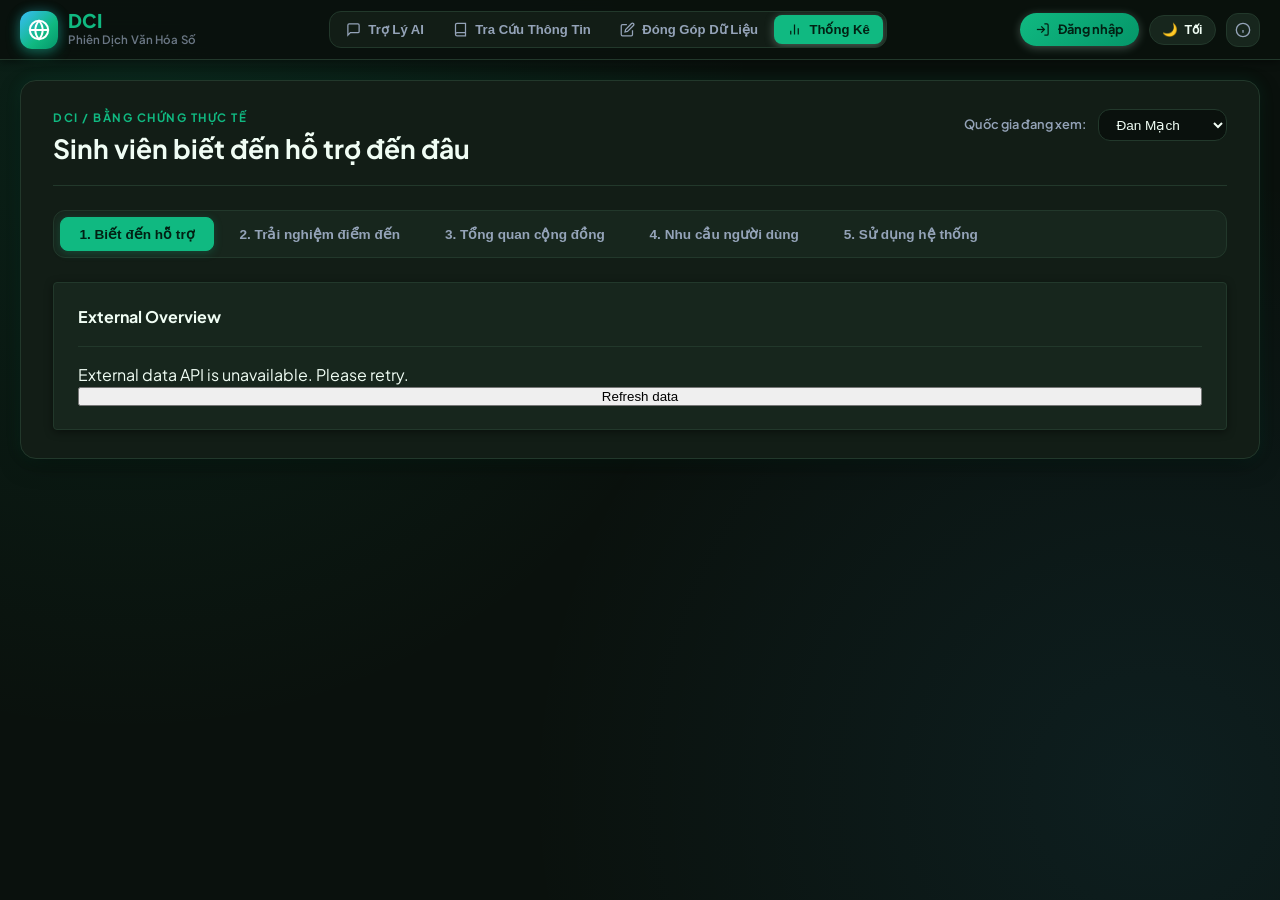
==== commit 37bd9745: "nối trang 1 — External Overview vào Mart" ====
--- a/src/ui/index.html
+++ b/src/ui/index.html
@@ -669,6 +669,8 @@
   <script src="js/admin.js?v=20261018_v3"></script>
   <script src="js/dashboard_data.js?v=20261018_v3"></script>
   <script src="js/dashboard.js?v=20261018_v3"></script>
+  <script src="js/dashboard_live.js?v=20261020_v1"></script>
+  <script src="js/dashboard_external.js?v=20261020_v1"></script>
   <script src="js/main.js?v=20261018_v3"></script>
 </body>
 </html>
